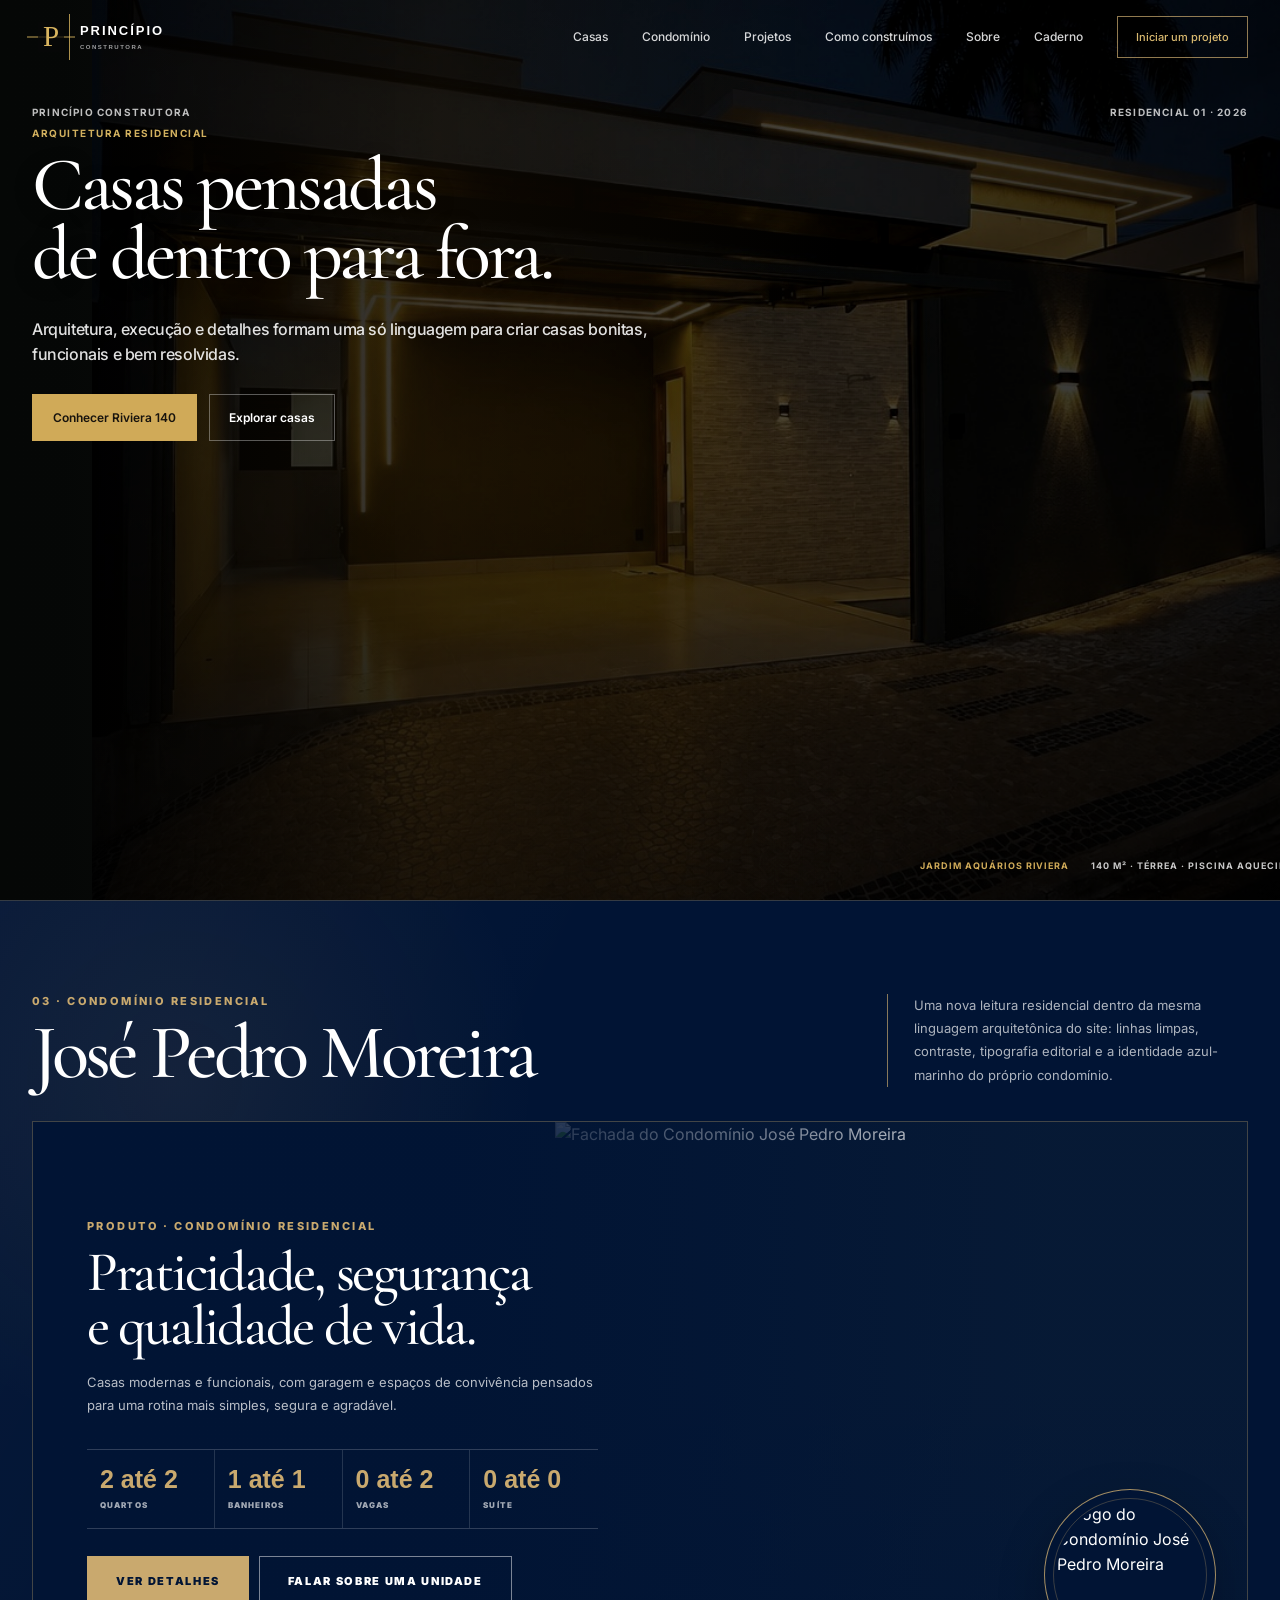
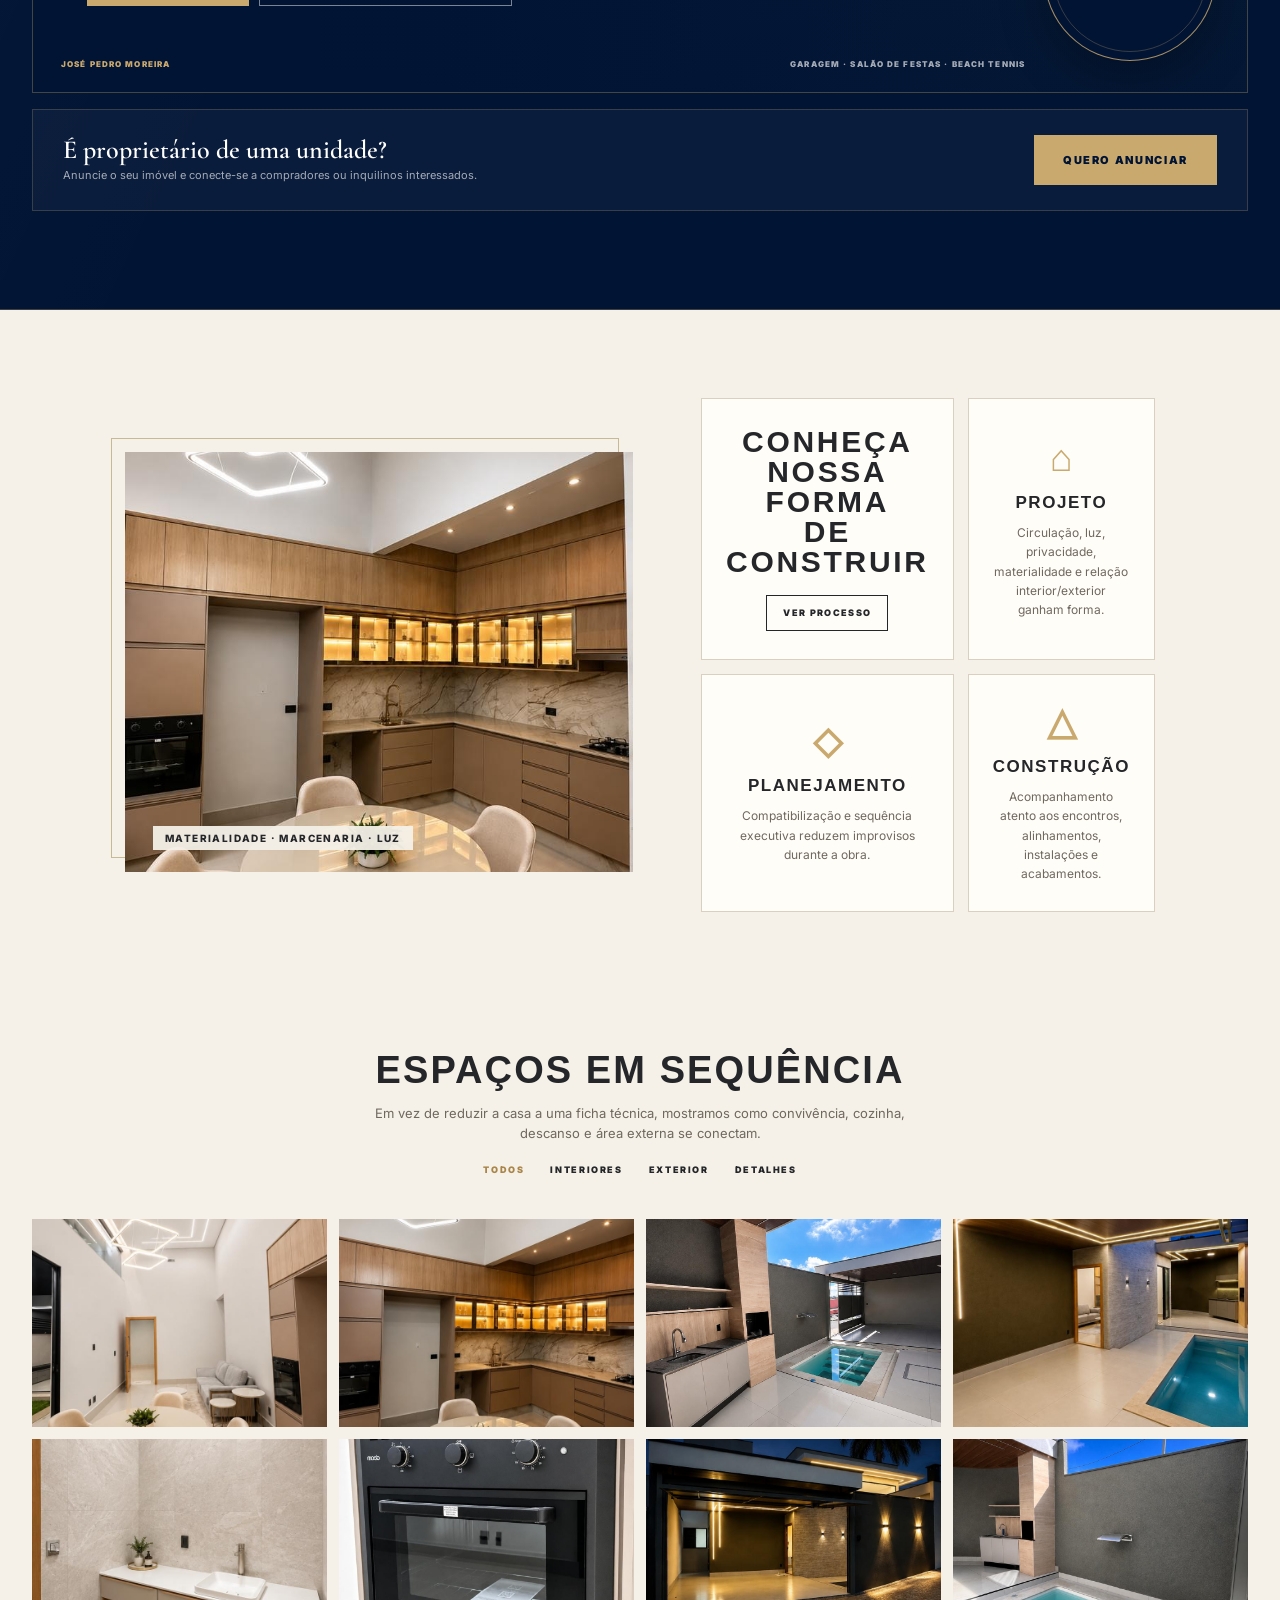
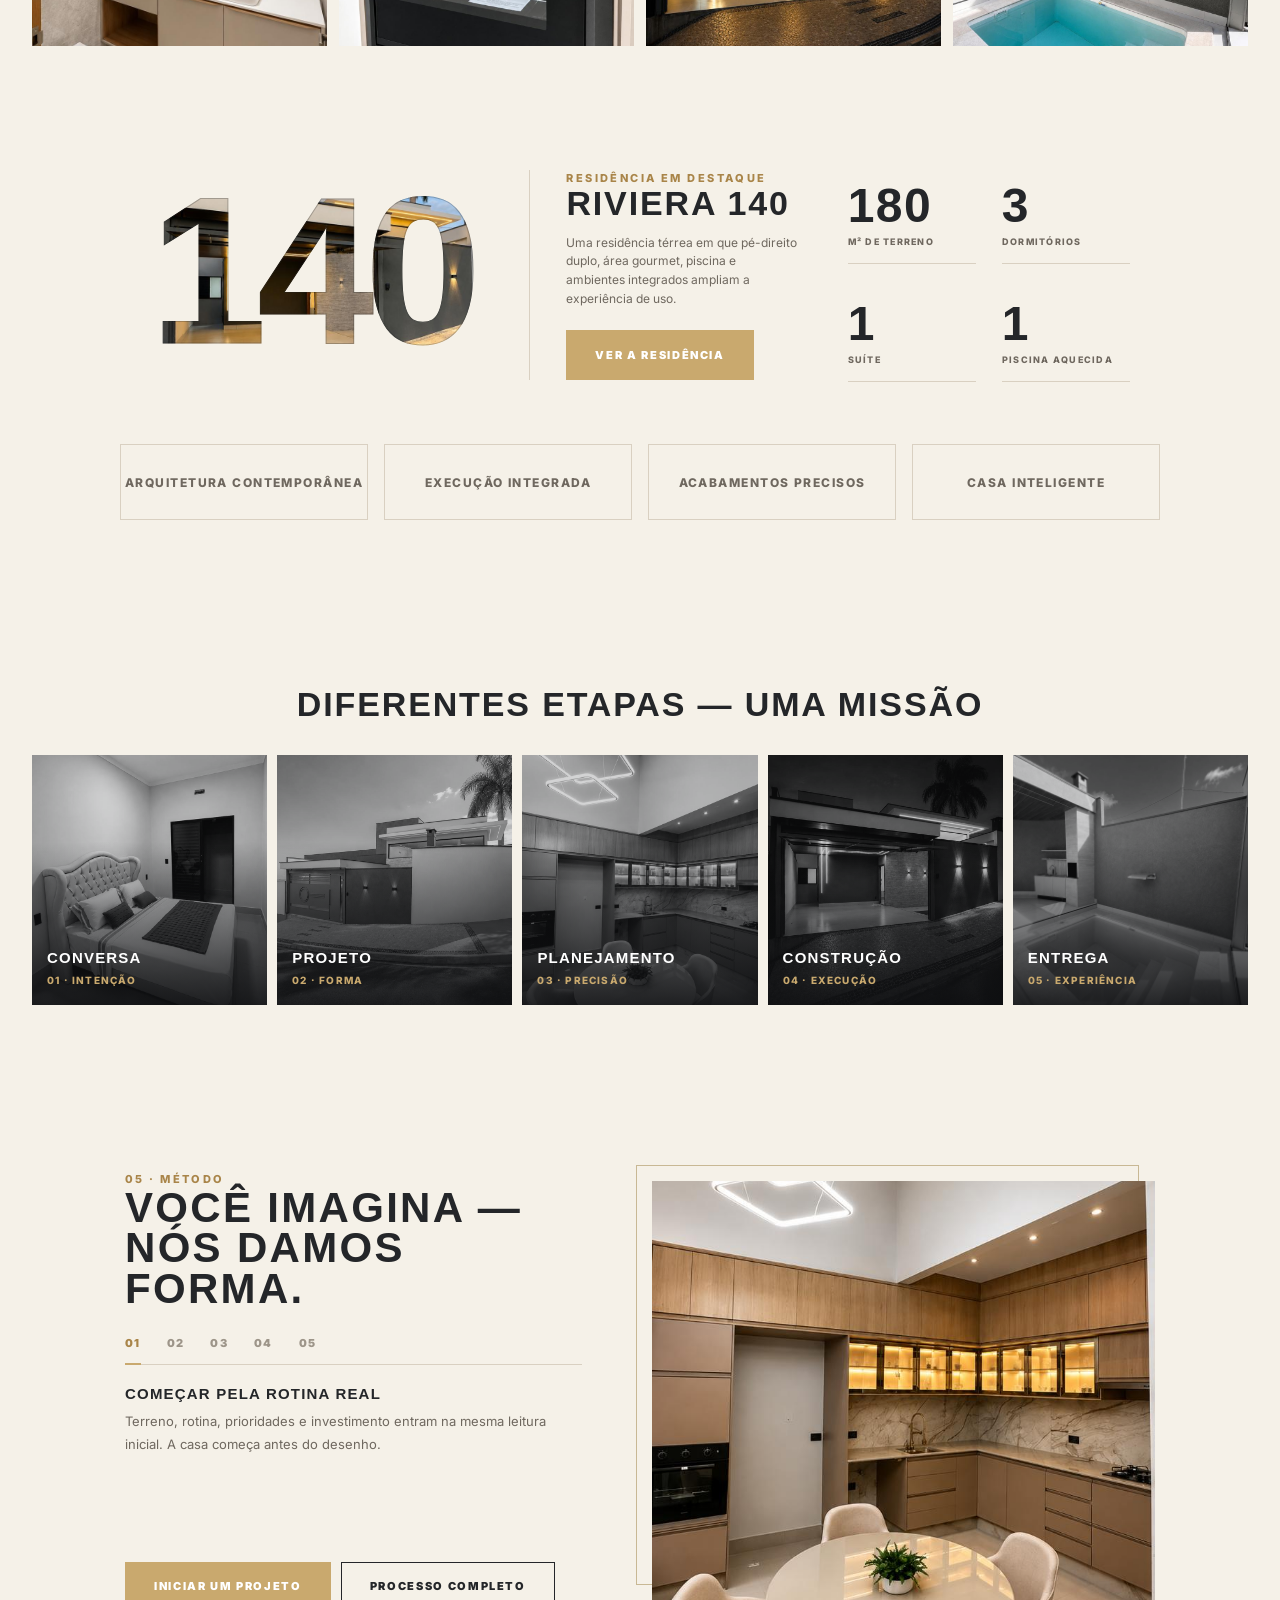
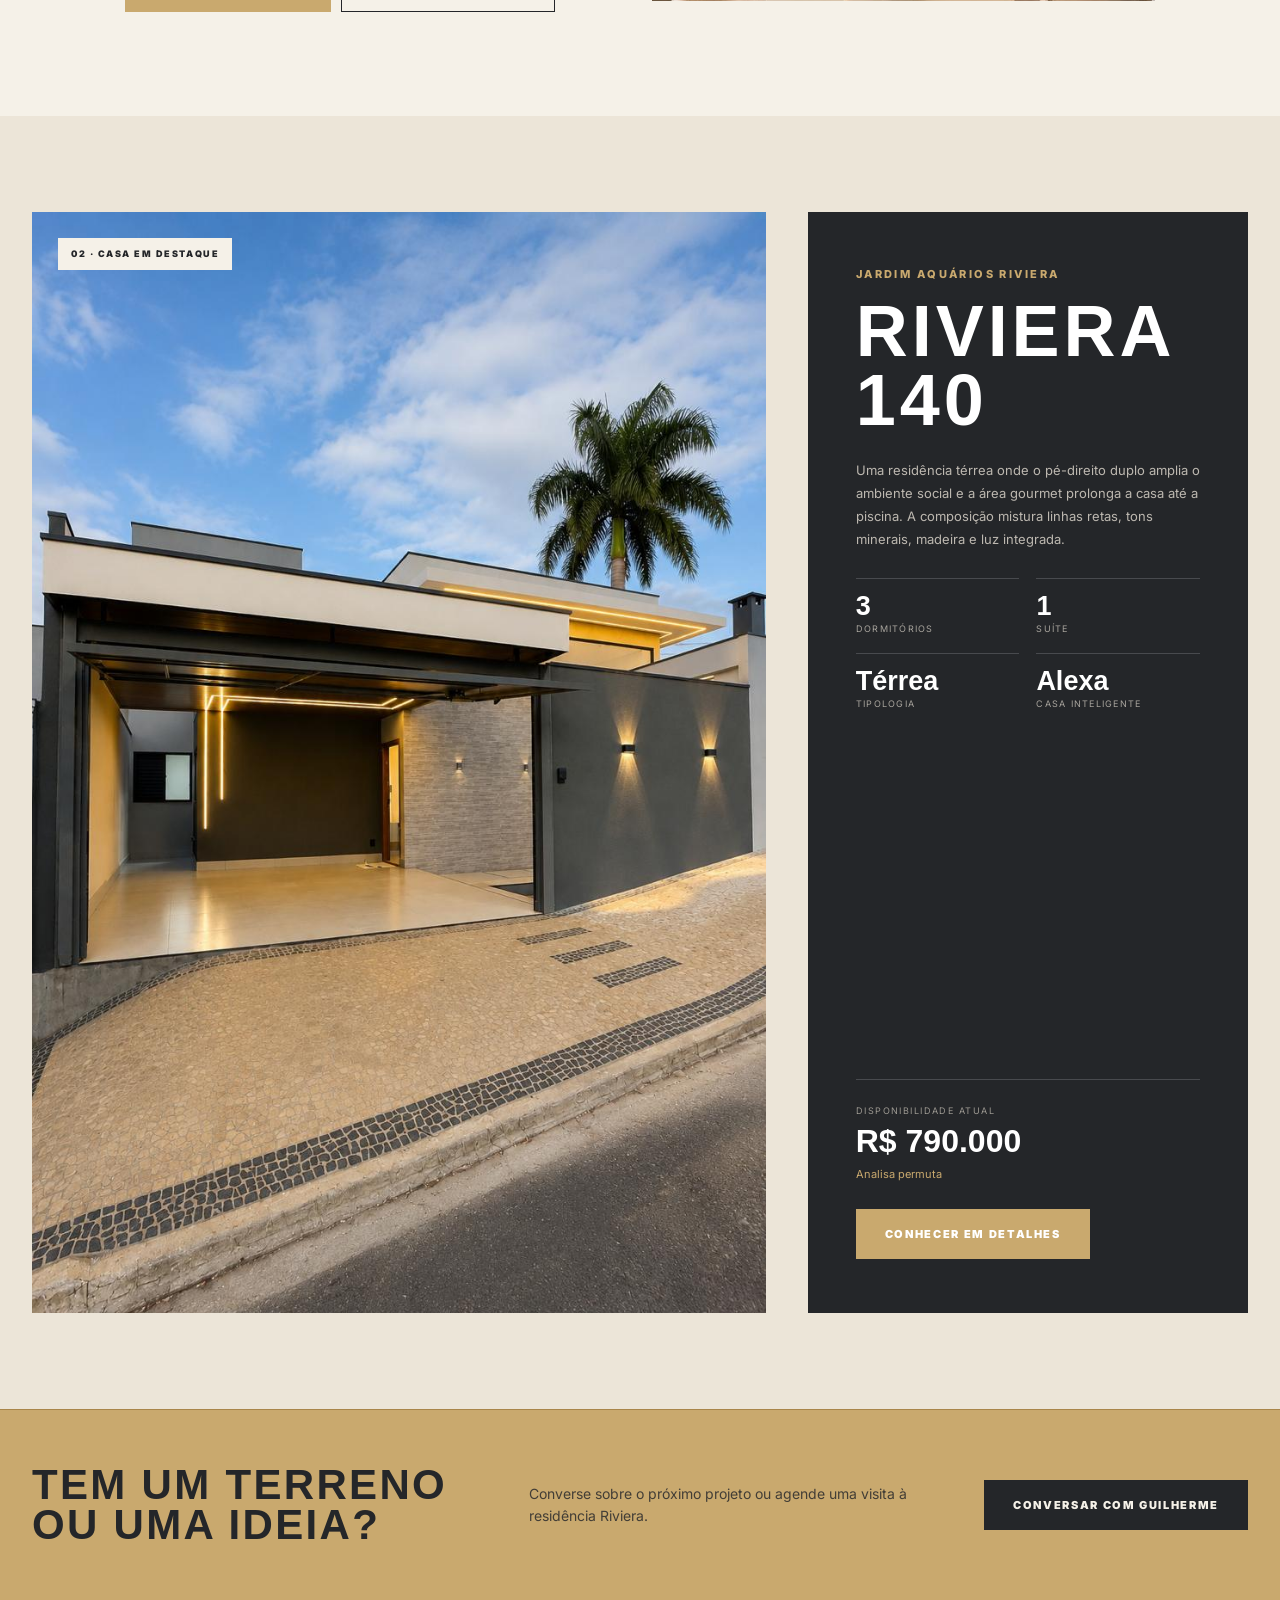
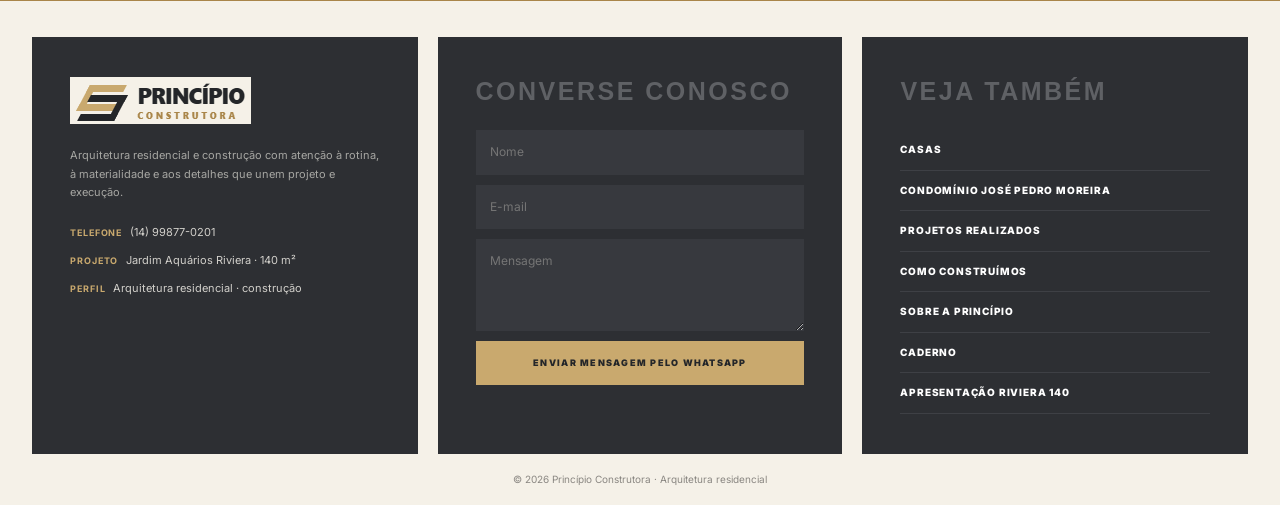
==== index4.html @ 25a87019 "Add files via upload" ====
<!doctype html>
<html lang="pt-BR">

<head>
  <meta charset="utf-8">
  <meta name="viewport" content="width=device-width, initial-scale=1">
  <meta name="description"
    content="Princípio Construtora — arquitetura residencial, construção e casas pensadas de dentro para fora.">
  <meta name="theme-color" content="#25272a">
  <title>Princípio Construtora — Arquitetura residencial</title>

  <link rel="preconnect" href="https://fonts.googleapis.com">
  <link rel="preconnect" href="https://fonts.gstatic.com" crossorigin>
  <link
    href="https://fonts.googleapis.com/css2?family=Cormorant+Garamond:wght@500;600&family=Inter:wght@400;500;600;700&display=swap"
    rel="stylesheet">

  <style>
    :root {
      --ink: #242629;
      --ink-2: #303236;
      --paper: #f5f1e8;
      --soft: #ece5d8;
      --line: #d9d0c1;
      --muted: #6f685f;
      --gold: #c9a96e;
      --gold-dark: #a98549;
      --green: #c9a96e;
      --accent: #a98549;
      --shadow: 0 22px 60px rgba(28, 30, 33, .10);
      --max: 1450px;
      --condensed: "Arial Narrow", "HelveticaNeue-CondensedBold", "Roboto Condensed", Impact, sans-serif;
      --sans: Inter, ui-sans-serif, -apple-system, BlinkMacSystemFont, "Segoe UI", Roboto, Arial, sans-serif;
    }

    * {
      box-sizing: border-box
    }

    html {
      scroll-behavior: smooth
    }

    body {
      margin: 0;
      background: var(--paper);
      color: var(--ink);
      font-family: var(--sans);
      line-height: 1.55
    }

    body.menu-open {
      overflow: hidden
    }

    a {
      color: inherit;
      text-decoration: none
    }

    img {
      display: block;
      width: 100%;
      height: 100%;
      object-fit: cover
    }

    figure {
      margin: 0
    }

    button,
    input,
    textarea {
      font: inherit
    }

    .container {
      width: min(calc(100% - 64px), var(--max));
      margin-inline: auto
    }

    .section {
      padding: 100px 0
    }

    .kicker,
    .eyebrow {
      font-size: 11px;
      font-weight: 800;
      letter-spacing: .22em;
      text-transform: uppercase;
      color: var(--gold-dark)
    }

    .title-condensed {
      margin: 0;
      font-family: var(--condensed);
      font-weight: 800;
      text-transform: uppercase;
      letter-spacing: .055em;
      line-height: .96
    }

    .section-title {
      font-size: clamp(38px, 5vw, 72px)
    }

    .body-copy {
      color: var(--muted);
      font-size: 15px;
      line-height: 1.8
    }

    .btn {
      display: inline-flex;
      align-items: center;
      justify-content: center;
      min-height: 50px;
      padding: 0 28px;
      border: 1px solid currentColor;
      font-size: 11px;
      font-weight: 900;
      letter-spacing: .15em;
      text-transform: uppercase;
      transition: .25s ease;
      cursor: pointer
    }

    .btn-gold {
      background: var(--gold);
      border-color: var(--gold);
      color: #fff
    }

    .btn-gold:hover {
      background: var(--gold-dark);
      border-color: var(--gold-dark)
    }

    .btn-dark {
      background: var(--ink);
      border-color: var(--ink);
      color: #fff
    }

    .btn-dark:hover {
      background: #0f1011;
      border-color: #0f1011
    }

    .btn-outline {
      background: transparent;
      color: var(--ink)
    }

    .btn-outline:hover {
      background: var(--ink);
      color: #fff
    }

    /* Faixa superior: estrutura da referência, identidade cromática Princípio */
    .promo-bar {
      background: var(--ink);
      color: #f5f1e8;
      border-bottom: 1px solid rgba(201, 169, 110, .45)
    }

    .promo-inner {
      min-height: 52px;
      display: flex;
      align-items: center;
      justify-content: center;
      gap: 24px;
      padding: 8px 24px;
      text-align: center
    }

    .promo-inner strong {
      font-size: 19px;
      letter-spacing: .04em
    }

    .promo-inner span {
      font-size: 14px;
      opacity: .95
    }

    .promo-action {
      padding: 11px 20px;
      background: var(--gold);
      color: var(--ink);
      font-weight: 900;
      font-size: 11px;
      letter-spacing: .08em;
      text-transform: uppercase;
      border-radius: 2px
    }

    /* Header no mesmo grafite da faixa superior */
    .header {
      position: sticky;
      top: 0;
      z-index: 50;
      background: rgba(36, 38, 41, .98);
      backdrop-filter: blur(10px);
      border-bottom: 1px solid rgba(201, 169, 110, .42);
      color: var(--paper)
    }

    .header-inner {
      width: min(calc(100% - 64px), var(--max));
      min-height: 96px;
      margin: auto;
      display: flex;
      align-items: center;
      justify-content: space-between;
      gap: 30px
    }

    .brand {
      display: flex;
      align-items: center;
      gap: 13px;
      flex: none
    }

    .header .brand {
      background: var(--paper);
      padding: 6px 10px;
      border-radius: 1px
    }

    .brand-logo {
      display: block;
      width: 181px;
      height: auto;
      object-fit: contain
    }

    .brand-mark {
      width: 46px;
      height: 40px;
      position: relative;
      display: grid;
      place-items: center
    }

    .brand-mark::before,
    .brand-mark::after {
      content: "";
      position: absolute;
      width: 30px;
      height: 12px;
      border: 7px solid var(--gold);
      transform: skewX(-28deg)
    }

    .brand-mark::before {
      top: 2px;
      left: 4px;
      border-right: 0
    }

    .brand-mark::after {
      bottom: 2px;
      right: 4px;
      border-left: 0;
      border-color: var(--ink)
    }

    .brand-copy {
      font-weight: 950;
      letter-spacing: -.045em;
      font-size: 22px;
      line-height: .8
    }

    .brand-copy small {
      display: block;
      margin-top: 8px;
      font-size: 9px;
      letter-spacing: .32em;
      font-weight: 800;
      color: var(--gold-dark)
    }

    .nav {
      display: flex;
      align-items: center;
      gap: 30px;
      font-size: 13px;
      font-weight: 650;
      color: var(--paper)
    }

    .nav a {
      position: relative;
      padding: 39px 0 35px;
      color: var(--paper)
    }

    .nav a:not(.nav-cta)::after {
      content: "";
      position: absolute;
      left: 0;
      right: 100%;
      bottom: 27px;
      height: 2px;
      background: var(--gold);
      transition: .25s
    }

    .nav a:hover::after,
    .nav a.active::after {
      right: 0
    }

    .nav-cta {
      padding: 13px 18px !important;
      border: 1px solid var(--gold);
      color: var(--paper) !important
    }

    .nav-cta:hover {
      background: var(--gold);
      border-color: var(--gold);
      color: var(--ink) !important
    }

    .menu-btn {
      display: none;
      width: 46px;
      height: 46px;
      border: 0;
      background: transparent;
      color: var(--paper);
      font-size: 25px;
      cursor: pointer
    }

    /* Hero com enquadramento e índice lateral do modelo */
    .hero-shell {
      position: relative;
      width: calc(100% - 40px);
      max-width: 1680px;
      margin: 0 auto;
      padding-right: 64px
    }

    .hero {
      position: relative;
      min-height: 760px;
      height: calc(100vh - 126px);
      max-height: 880px;
      overflow: hidden;
      background: var(--ink)
    }

    .hero-media {
      position: absolute;
      inset: 0
    }

    .hero-media::after {
      content: "";
      position: absolute;
      inset: 0;
      background: linear-gradient(90deg, rgba(12, 14, 15, .42), rgba(12, 14, 15, .18) 50%, rgba(12, 14, 15, .35)), linear-gradient(0deg, rgba(12, 14, 15, .35), transparent 62%)
    }

    .hero-content {
      position: absolute;
      inset: 0;
      z-index: 2;
      display: grid;
      place-items: center;
      text-align: center;
      color: #fff;
      padding: 60px 8vw
    }

    .hero-content-inner {
      max-width: 900px
    }

    .hero-label {
      margin: 0 0 22px;
      font-size: 11px;
      font-weight: 900;
      letter-spacing: .28em;
      text-transform: uppercase;
      color: #fff
    }

    .hero h1 {
      font-size: clamp(48px, 6.5vw, 94px);
      text-shadow: 0 4px 20px rgba(0, 0, 0, .24)
    }

    .hero-copy {
      max-width: 720px;
      margin: 22px auto 0;
      font-size: 15px;
      line-height: 1.7;
      font-weight: 520;
      color: rgba(255, 255, 255, .92)
    }

    .hero-actions {
      margin-top: 30px;
      display: flex;
      gap: 12px;
      justify-content: center;
      flex-wrap: wrap
    }

    .hero .btn-outline {
      border-color: rgba(255, 255, 255, .75);
      color: #fff
    }

    .hero .btn-outline:hover {
      background: #fff;
      color: var(--ink)
    }

    .hero-meta {
      position: absolute;
      left: 28px;
      right: 28px;
      bottom: 24px;
      z-index: 3;
      display: flex;
      justify-content: space-between;
      gap: 20px;
      color: #fff;
      font-size: 10px;
      font-weight: 800;
      letter-spacing: .15em;
      text-transform: uppercase
    }

    .hero-rail {
      position: absolute;
      right: 0;
      top: 0;
      width: 60px;
      height: 100%;
      display: flex;
      flex-direction: column;
      align-items: center;
      justify-content: center;
      color: #92908c;
      border-left: 1px solid var(--line)
    }

    .hero-counter {
      writing-mode: vertical-rl;
      transform: rotate(180deg);
      font-size: 14px;
      letter-spacing: .08em
    }

    .hero-counter strong {
      color: var(--accent)
    }

    .rail-lines {
      position: absolute;
      bottom: 28%;
      display: grid;
      gap: 12px
    }

    .rail-lines i {
      display: block;
      width: 24px;
      height: 2px;
      background: #25272a
    }

    .rail-lines i:last-child {
      background: var(--gold)
    }

    /* Serviços / identidade: foto + cartões 2x2 como no PDF */
    .services {
      padding: 88px 0 70px
    }

    .services-grid {
      display: grid;
      grid-template-columns: minmax(380px, 1.15fr) minmax(420px, 1fr);
      gap: 54px;
      align-items: center;
      max-width: 1030px;
      margin: auto
    }

    .feature-frame {
      position: relative;
      height: 420px;
      margin: 14px 14px 0 0;
      background: #eee8dc
    }

    .feature-frame::before {
      content: "";
      position: absolute;
      inset: -14px 14px 14px -14px;
      border: 1px solid #c8b894;
      z-index: -1
    }

    .feature-frame figcaption {
      position: absolute;
      left: 28px;
      bottom: 22px;
      background: rgba(245, 241, 232, .95);
      padding: 6px 12px;
      font: 800 10px var(--sans);
      letter-spacing: .14em;
      text-transform: uppercase
    }

    .service-cards {
      display: grid;
      grid-template-columns: repeat(2, 1fr);
      gap: 14px
    }

    .service-card {
      min-height: 196px;
      border: 1px solid var(--line);
      display: flex;
      flex-direction: column;
      align-items: center;
      justify-content: center;
      text-align: center;
      padding: 28px 24px;
      background: #fffdf8;
      transition: .25s
    }

    .service-card:hover {
      transform: translateY(-4px);
      box-shadow: var(--shadow)
    }

    .service-card .icon {
      font-family: var(--condensed);
      font-size: 38px;
      color: var(--green);
      font-weight: 900;
      line-height: 1;
      margin-bottom: 16px
    }

    .service-card h3 {
      margin: 0;
      font: 900 17px var(--condensed);
      letter-spacing: .09em;
      text-transform: uppercase
    }

    .service-card p {
      margin: 10px 0 0;
      color: var(--muted);
      font-size: 12px;
      line-height: 1.6
    }

    .service-card.action h3 {
      font-size: 30px;
      line-height: 1
    }

    .service-card.action .btn {
      margin-top: 18px;
      min-height: 36px;
      padding: 0 16px;
      font-size: 9px
    }

    /* Galeria de projetos */
    .projects {
      padding: 70px 0 96px
    }

    .center-head {
      text-align: center;
      max-width: 720px;
      margin: 0 auto 42px
    }

    .center-head h2 {
      font-size: 38px;
      margin: 0
    }

    .center-head p {
      max-width: 570px;
      margin: 14px auto 0;
      color: var(--muted);
      font-size: 13px
    }

    .filter-row {
      display: flex;
      justify-content: center;
      gap: 26px;
      margin-top: 20px;
      font-size: 9px;
      font-weight: 900;
      letter-spacing: .18em;
      text-transform: uppercase
    }

    .filter-row span:first-child {
      color: var(--gold-dark)
    }

    .project-grid {
      display: grid;
      grid-template-columns: repeat(4, 1fr);
      gap: 12px
    }

    .project-card {
      position: relative;
      aspect-ratio: 1.42;
      overflow: hidden;
      background: #e8e1d4
    }

    .project-card img {
      transition: transform .5s ease, filter .35s ease
    }

    .project-card:hover img {
      transform: scale(1.045)
    }

    .project-overlay {
      position: absolute;
      inset: auto 0 0 0;
      padding: 48px 18px 17px;
      background: linear-gradient(transparent, rgba(14, 15, 17, .76));
      color: #fff;
      transform: translateY(12px);
      opacity: 0;
      transition: .25s
    }

    .project-card:hover .project-overlay {
      transform: none;
      opacity: 1
    }

    .project-overlay b {
      display: block;
      font: 900 18px var(--condensed);
      letter-spacing: .06em;
      text-transform: uppercase
    }

    .project-overlay span {
      font-size: 11px;
      color: rgba(255, 255, 255, .78)
    }

    /* Destaque Riviera em formato número + estatísticas */
    .numbers {
      padding: 26px 0 100px
    }

    .numbers-inner {
      display: grid;
      grid-template-columns: 1.1fr .95fr 1fr;
      gap: 50px;
      align-items: center;
      max-width: 980px;
      margin: auto
    }

    .big-number {
      font-family: var(--condensed);
      font-size: 210px;
      line-height: .84;
      font-weight: 900;
      letter-spacing: -.045em;
      color: transparent;
      background: url('assets/images/img-08.jpg') center 48%/cover no-repeat;
      -webkit-background-clip: text;
      background-clip: text;
      -webkit-text-stroke: 1px rgba(36, 38, 41, .28);
      display: inline-block;
      width: max-content;
      padding: .04em .035em .08em 0;
      overflow: visible
    }

    .big-number::after {
      content: none
    }

    .numbers-copy {
      border-left: 1px solid var(--line);
      padding-left: 36px
    }

    .numbers-copy h2 {
      font-size: 34px;
      margin: 0 0 14px
    }

    .numbers-copy p {
      font-size: 12px;
      color: var(--muted);
      margin: 0 0 22px
    }

    .stats-grid {
      display: grid;
      grid-template-columns: repeat(2, 1fr);
      gap: 22px 26px
    }

    .stat {
      padding: 14px 0;
      border-bottom: 1px solid var(--line)
    }

    .stat strong {
      display: block;
      font: 900 48px/1 var(--condensed);
      letter-spacing: .03em
    }

    .stat span {
      display: block;
      margin-top: 5px;
      font-size: 9px;
      font-weight: 800;
      letter-spacing: .14em;
      text-transform: uppercase;
      color: var(--muted)
    }

    .value-strip {
      display: grid;
      grid-template-columns: repeat(4, 1fr);
      gap: 16px;
      max-width: 1040px;
      margin: 62px auto 0
    }

    .value-strip div {
      height: 76px;
      border: 1px solid var(--line);
      display: grid;
      place-items: center;
      text-align: center;
      font: 800 12px var(--sans);
      letter-spacing: .12em;
      text-transform: uppercase;
      color: #6f685f
    }

    /* Processo em cartões horizontais */
    .mission {
      padding: 68px 0 94px
    }

    .mission h2 {
      text-align: center;
      font-size: 34px;
      margin: 0 0 34px
    }

    .mission-grid {
      display: grid;
      grid-template-columns: repeat(5, 1fr);
      gap: 10px
    }

    .mission-card {
      position: relative;
      aspect-ratio: .94;
      overflow: hidden;
      background: #2f3134
    }

    .mission-card img {
      filter: grayscale(1);
      opacity: .8;
      transition: .35s
    }

    .mission-card:hover img {
      filter: grayscale(.2);
      opacity: .95;
      transform: scale(1.035)
    }

    .mission-card::after {
      content: "";
      position: absolute;
      inset: 35% 0 0;
      background: linear-gradient(transparent, rgba(14, 15, 17, .88))
    }

    .mission-card figcaption {
      position: absolute;
      z-index: 2;
      left: 15px;
      right: 15px;
      bottom: 14px;
      color: #fff
    }

    .mission-card figcaption b {
      display: block;
      font: 900 15px var(--condensed);
      letter-spacing: .08em;
      text-transform: uppercase
    }

    .mission-card figcaption span {
      font-size: 10px;
      color: var(--gold);
      font-weight: 800;
      text-transform: uppercase;
      letter-spacing: .12em
    }

    /* Processo detalhado: duas colunas como “you dream — we embody” */
    .process {
      padding: 72px 0 104px
    }

    .process-grid {
      display: grid;
      grid-template-columns: 1fr 1.1fr;
      gap: 70px;
      align-items: center;
      max-width: 1030px;
      margin: auto
    }

    .process-copy h2 {
      font-size: 42px;
      margin: 0 0 18px
    }

    .step-tabs {
      display: flex;
      gap: 26px;
      border-bottom: 1px solid var(--line);
      margin: 26px 0 20px
    }

    .step-tabs button {
      border: 0;
      background: none;
      padding: 0 0 12px;
      color: #9d9589;
      font-size: 11px;
      font-weight: 900;
      letter-spacing: .12em;
      cursor: pointer;
      position: relative
    }

    .step-tabs button.active {
      color: var(--gold-dark)
    }

    .step-tabs button.active::after {
      content: "";
      position: absolute;
      left: 0;
      right: 0;
      bottom: -1px;
      height: 2px;
      background: var(--gold)
    }

    .step-content {
      min-height: 155px
    }

    .step-panel {
      display: none
    }

    .step-panel.active {
      display: block
    }

    .step-panel h3 {
      font: 900 15px var(--condensed);
      letter-spacing: .08em;
      text-transform: uppercase;
      margin: 0 0 8px
    }

    .step-panel p {
      margin: 0;
      color: var(--muted);
      font-size: 13px;
      line-height: 1.75
    }

    .process-actions {
      display: flex;
      gap: 10px;
      flex-wrap: wrap;
      margin-top: 22px
    }

    .process-image {
      height: 420px;
      position: relative;
      background: #e9e2d6
    }

    .process-image::before {
      content: "";
      position: absolute;
      inset: -16px 16px 16px -16px;
      border: 1px solid #c8b894;
      z-index: -1
    }

    /* Casa em destaque */
    .spotlight {
      padding: 96px 0;
      background: var(--soft)
    }

    .spotlight-grid {
      display: grid;
      grid-template-columns: 1.25fr .75fr;
      gap: 42px;
      align-items: stretch
    }

    .spotlight-image {
      min-height: 560px;
      position: relative
    }

    .spotlight-image .badge {
      position: absolute;
      left: 26px;
      top: 26px;
      background: #f5f1e8;
      padding: 9px 13px;
      font-size: 9px;
      font-weight: 900;
      letter-spacing: .17em;
      text-transform: uppercase
    }

    .spotlight-panel {
      background: var(--ink);
      color: #fff;
      padding: 54px 48px;
      display: flex;
      flex-direction: column;
      justify-content: space-between
    }

    .spotlight-panel h2 {
      font-size: 72px;
      margin: 14px 0 24px
    }

    .spotlight-panel p {
      color: #bdb8b0;
      font-size: 13px;
      line-height: 1.75
    }

    .specs {
      display: grid;
      grid-template-columns: 1fr 1fr;
      gap: 17px;
      margin: 28px 0
    }

    .specs div {
      border-top: 1px solid #484a4e;
      padding-top: 12px
    }

    .specs b {
      display: block;
      font: 900 27px var(--condensed)
    }

    .specs span {
      display: block;
      color: #a8a49d;
      font-size: 9px;
      text-transform: uppercase;
      letter-spacing: .14em
    }

    .price {
      border-top: 1px solid #484a4e;
      padding-top: 24px;
      margin-top: 20px
    }

    .price small {
      display: block;
      color: #9d9992;
      font-size: 9px;
      letter-spacing: .16em;
      text-transform: uppercase
    }

    .price strong {
      display: block;
      font: 900 32px var(--condensed);
      margin-top: 5px
    }

    .price em {
      font-style: normal;
      color: var(--gold);
      font-size: 11px
    }

    /* CTA de contato em dourado arquitetônico */
    .contact-band {
      background: var(--gold);
      color: var(--ink);
      border-top: 1px solid var(--gold-dark);
      border-bottom: 1px solid var(--gold-dark)
    }

    .contact-band-inner {
      min-height: 190px;
      display: grid;
      grid-template-columns: 1.1fr 1fr auto;
      gap: 34px;
      align-items: center
    }

    .contact-band h2 {
      font-size: 42px;
      margin: 0
    }

    .contact-band p {
      margin: 0;
      font-size: 14px;
      color: rgba(36, 38, 41, .82)
    }

    .contact-band .btn {
      background: var(--ink);
      border-color: var(--ink);
      color: #f5f1e8
    }

    /* Rodapé em três blocos, seguindo o ritmo visual do modelo */
    .footer {
      background: var(--paper);
      padding: 36px 0 0
    }

    .footer-grid {
      display: grid;
      grid-template-columns: 1fr 1.05fr 1fr;
      gap: 20px
    }

    .footer-card {
      background: #2d2f33;
      color: #fff;
      min-height: 330px;
      padding: 40px 38px
    }

    .footer-card h3 {
      margin: 0 0 24px;
      font: 900 25px var(--condensed);
      letter-spacing: .1em;
      text-transform: uppercase;
      color: #5f6165
    }

    .footer-about p {
      font-size: 11px;
      color: #a7a7a3;
      line-height: 1.7;
      margin: 22px 0
    }

    .contact-list {
      display: grid;
      gap: 11px;
      font-size: 11px;
      color: #d2d0cb
    }

    .contact-list b {
      color: var(--green);
      font-size: 9px;
      letter-spacing: .1em;
      text-transform: uppercase;
      margin-right: 8px
    }

    .footer-form {
      display: grid;
      gap: 10px
    }

    .footer-form input,
    .footer-form textarea {
      width: 100%;
      border: 0;
      background: #37393e;
      color: #fff;
      padding: 13px 14px;
      outline: none;
      font-size: 12px
    }

    .footer-form textarea {
      min-height: 92px;
      resize: vertical
    }

    .footer-form button {
      border: 0;
      background: var(--gold);
      color: var(--ink);
      min-height: 44px;
      font-size: 9px;
      font-weight: 900;
      letter-spacing: .14em;
      text-transform: uppercase;
      cursor: pointer
    }

    .footer-links {
      display: grid
    }

    .footer-links a {
      padding: 12px 0;
      border-bottom: 1px solid #3e4045;
      font-size: 10px;
      font-weight: 850;
      letter-spacing: .08em;
      text-transform: uppercase
    }

    .copyright {
      text-align: center;
      padding: 18px 20px;
      font-size: 10px;
      color: #8a8782
    }

    /* Reveal */
    .reveal {
      opacity: 0;
      transform: translateY(18px);
      transition: opacity .55s ease, transform .55s ease
    }

    .reveal.visible {
      opacity: 1;
      transform: none
    }

    @media (max-width:1100px) {
      .nav {
        gap: 20px
      }

      .nav a {
        font-size: 12px
      }

      .hero-shell {
        padding-right: 52px
      }

      .hero-rail {
        width: 44px
      }

      .project-grid {
        grid-template-columns: repeat(2, 1fr)
      }

      .mission-grid {
        grid-template-columns: repeat(3, 1fr)
      }

      .numbers-inner {
        grid-template-columns: .8fr 1fr
      }

      .stats-grid {
        grid-column: 1/-1
      }

      .big-number {
        font-size: 170px
      }

      .spotlight-grid {
        grid-template-columns: 1fr
      }

      .spotlight-image {
        min-height: 500px
      }

      .footer-grid {
        grid-template-columns: 1fr 1fr
      }

      .footer-card:last-child {
        grid-column: 1/-1;
        min-height: auto
      }
    }

    @media (max-width:860px) {

      .container,
      .header-inner {
        width: min(calc(100% - 30px), var(--max))
      }

      .promo-inner span {
        display: none
      }

      .promo-inner strong {
        font-size: 15px
      }

      .header-inner {
        min-height: 78px
      }

      .menu-btn {
        display: block
      }

      .nav {
        position: fixed;
        inset: 78px 0 0 0;
        background: var(--ink);
        display: flex;
        flex-direction: column;
        align-items: stretch;
        gap: 0;
        padding: 30px;
        transform: translateX(100%);
        transition: .3s;
        overflow: auto
      }

      .menu-open .nav {
        transform: none
      }

      .nav a,
      .nav-cta {
        padding: 16px 0 !important;
        border-bottom: 1px solid rgba(201, 169, 110, .28);
        color: var(--paper)
      }

      .hero-shell {
        padding-right: 0;
        width: 100%
      }

      .hero-rail {
        display: none
      }

      .hero {
        height: 75vh;
        min-height: 560px
      }

      .hero-meta {
        display: none
      }

      .services-grid,
      .process-grid,
      .numbers-inner,
      .spotlight-grid,
      .contact-band-inner {
        grid-template-columns: 1fr
      }

      .services-grid {
        gap: 32px
      }

      .feature-frame {
        height: 360px
      }

      .service-cards {
        grid-template-columns: 1fr 1fr
      }

      .value-strip {
        grid-template-columns: 1fr 1fr
      }

      .mission-grid {
        grid-template-columns: repeat(2, 1fr)
      }

      .spotlight-panel {
        padding: 42px 30px
      }

      .spotlight-panel h2 {
        font-size: 58px
      }

      .contact-band-inner {
        padding: 38px 0
      }

      .contact-band h2 {
        font-size: 36px
      }

      .footer-grid {
        grid-template-columns: 1fr
      }

      .footer-card:last-child {
        grid-column: auto
      }
    }

    @media (max-width:560px) {
      .section {
        padding: 72px 0
      }

      .promo-action {
        display: none
      }

      .header-inner {
        width: calc(100% - 24px)
      }

      .brand-logo {
        width: 155px
      }

      .hero {
        min-height: 510px
      }

      .hero-content {
        padding: 40px 22px
      }

      .hero h1 {
        font-size: 46px
      }

      .hero-copy {
        font-size: 13px
      }

      .hero-actions {
        display: grid
      }

      .hero-actions .btn {
        width: 100%
      }

      .services {
        padding-top: 58px
      }

      .feature-frame {
        height: 300px
      }

      .service-cards {
        grid-template-columns: 1fr
      }

      .service-card {
        min-height: 170px
      }

      .projects {
        padding-top: 52px
      }

      .project-grid {
        grid-template-columns: 1fr
      }

      .project-card {
        aspect-ratio: 1.45
      }

      .numbers {
        padding-top: 12px
      }

      .big-number {
        font-size: 130px
      }

      .numbers-copy {
        border-left: 0;
        padding: 0
      }

      .stats-grid {
        grid-template-columns: 1fr 1fr
      }

      .stat strong {
        font-size: 38px
      }

      .value-strip {
        grid-template-columns: 1fr
      }

      .mission-grid {
        grid-template-columns: 1fr
      }

      .mission-card {
        aspect-ratio: 1.35
      }

      .process-image {
        height: 320px
      }

      .step-tabs {
        gap: 18px;
        overflow: auto
      }

      .spotlight-image {
        min-height: 360px
      }

      .spotlight-panel h2 {
        font-size: 50px
      }

      .specs {
        grid-template-columns: 1fr 1fr
      }

      .footer-card {
        padding: 34px 26px
      }
    }

    /* =========================================================
       HERO + NAV — referência visual enviada
       Conteúdo abaixo preservado do index original
       ========================================================= */
    .ref-header {
      position: absolute;
      inset: 0 0 auto;
      z-index: 100;
      background: transparent;
      color: #fff;
    }

    .ref-header-inner {
      width: min(calc(100% - 64px), 1456px);
      min-height: 74px;
      margin: 0 auto;
      display: flex;
      align-items: center;
      justify-content: space-between;
      gap: 34px;
    }

    .ref-brand {
      display: flex;
      align-items: center;
      flex: 0 0 auto;
      padding: 0;
      background: transparent;
    }

    .ref-brand-monogram {
      position: relative;
      width: 38px;
      height: 38px;
      flex: 0 0 38px;
      display: grid;
      place-items: center;
      color: #d8b45f;
      font-family: Georgia, "Times New Roman", serif;
      font-size: 29px;
      font-weight: 400;
      line-height: 1;
    }

    .ref-brand-monogram::before {
      content: "";
      position: absolute;
      left: -5px;
      right: -5px;
      top: 50%;
      height: 1px;
      background: #d8b45f;
      transform: translateY(-50%);
      opacity: .9;
    }

    .ref-brand-monogram::after {
      content: "";
      position: absolute;
      top: -4px;
      bottom: -4px;
      right: 0;
      width: 1px;
      background: #d8b45f;
      opacity: .8;
    }

    .ref-brand-monogram {
      isolation: isolate
    }

    .ref-brand-monogram>span {
      position: relative;
      z-index: 1;
      background: rgba(7, 8, 7, .72);
      padding: 0 5px 1px
    }

    .ref-brand-copy {
      display: flex;
      flex-direction: column;
      justify-content: center;
      margin-left: 10px;
      color: #fff;
      font-family: Arial, Helvetica, sans-serif;
      font-size: 13px;
      line-height: 1;
      font-weight: 700;
      letter-spacing: .15em;
      white-space: nowrap;
    }

    .ref-brand-copy small {
      display: block;
      margin-top: 7px;
      color: rgba(255, 255, 255, .62);
      font-size: 6px;
      line-height: 1;
      font-weight: 700;
      letter-spacing: .25em;
    }

    .ref-nav {
      display: flex;
      align-items: center;
      justify-content: flex-end;
      gap: 34px;
      margin-left: auto;
      font-family: "Inter", ui-sans-serif, -apple-system, BlinkMacSystemFont, "Segoe UI", sans-serif;
      font-size: 12px;
      font-weight: 500;
      line-height: 1;
      color: rgba(255, 255, 255, .84);
    }

    .ref-nav a {
      position: relative;
      display: inline-flex;
      align-items: center;
      min-height: 42px;
      padding: 0;
      color: inherit;
      white-space: nowrap;
      transition: color .2s ease, opacity .2s ease, border-color .2s ease, background .2s ease;
    }

    .ref-nav a:not(.ref-nav-cta)::after {
      content: "";
      position: absolute;
      left: 0;
      right: 100%;
      bottom: 5px;
      height: 1px;
      background: #c9a96e;
      transition: right .22s ease;
    }

    .ref-nav a:not(.ref-nav-cta):hover {
      color: #fff;
    }

    .ref-nav a:not(.ref-nav-cta):hover::after {
      right: 0;
    }

    .ref-nav-cta {
      min-height: 42px !important;
      padding: 0 18px !important;
      border: 1px solid rgba(201, 169, 110, .72);
      color: #d9b96f !important;
      font-size: 11px;
    }

    .ref-nav-cta:hover {
      background: #c9a96e;
      border-color: #c9a96e;
      color: #171717 !important;
    }

    .ref-menu-btn {
      display: none;
      width: 44px;
      height: 44px;
      border: 1px solid rgba(201, 169, 110, .55);
      background: rgba(0, 0, 0, .12);
      color: #fff;
      font-size: 23px;
      line-height: 1;
      cursor: pointer;
    }

    .ref-hero {
      position: relative;
      min-height: 645px;
      height: 100svh;
      max-height: 920px;
      overflow: hidden;
      background: #080908;
      color: #fff;
    }

    .ref-hero-stage {
      position: absolute;
      top: 0;
      right: 0;
      bottom: 0;
      left: clamp(0px, 7.15vw, 136px);
      overflow: hidden;
      background: #090909;
    }

    .ref-hero-visual {
      position: absolute;
      inset: 0;
      margin: 0;
    }

    .ref-hero-visual img {
      width: 100%;
      height: 100%;
      object-fit: cover;
      object-position: center 54%;
      filter: saturate(.82) contrast(1.03) brightness(.82);
    }

    .ref-hero-shade {
      position: absolute;
      inset: 0;
      background:
        linear-gradient(90deg, rgba(0, 0, 0, .66) 0%, rgba(24, 16, 4, .48) 29%, rgba(0, 0, 0, .22) 63%, rgba(0, 0, 0, .48) 100%),
        linear-gradient(180deg, rgba(0, 0, 0, .18) 0%, rgba(0, 0, 0, .02) 52%, rgba(0, 0, 0, .52) 100%);
      pointer-events: none;
    }

    .ref-hero::before {
      content: "";
      position: absolute;
      inset: 0 auto 0 0;
      width: clamp(0px, 7.15vw, 136px);
      z-index: 2;
      background: linear-gradient(90deg, #050706 0%, rgba(5, 7, 6, .94) 70%, rgba(5, 7, 6, .62) 100%);
      pointer-events: none;
    }

    .ref-hero-content {
      position: relative;
      z-index: 4;
      width: min(calc(100% - 64px), 1456px);
      height: 100%;
      min-height: 645px;
      margin: 0 auto;
      padding: 106px 0 28px;
      display: flex;
      flex-direction: column;
    }

    .ref-hero-topline {
      display: flex;
      justify-content: space-between;
      align-items: flex-start;
      gap: 30px;
      font-family: "Inter", ui-sans-serif, -apple-system, BlinkMacSystemFont, "Segoe UI", sans-serif;
      font-size: 10px;
      line-height: 1.25;
      font-weight: 700;
      letter-spacing: .12em;
      text-transform: uppercase;
      color: rgba(255, 255, 255, .74);
    }

    .ref-hero-topline span:first-child {
      width: 300px;
    }

    .ref-hero-main {
      width: min(660px, 56vw);
      margin-top: 8px;
    }

    .ref-hero-label {
      margin: 0 0 12px;
      font-family: "Inter", ui-sans-serif, -apple-system, BlinkMacSystemFont, "Segoe UI", sans-serif;
      font-size: 10px;
      line-height: 1.2;
      font-weight: 700;
      letter-spacing: .15em;
      text-transform: uppercase;
      color: #d2b15f;
    }

    .ref-hero-title {
      margin: 0;
      max-width: 660px;
      font-family: "Cormorant Garamond", Georgia, "Times New Roman", serif;
      font-size: clamp(76px, 5.7vw, 108px);
      font-weight: 500;
      line-height: .91;
      letter-spacing: -.045em;
      color: #fff;
      text-transform: none;
      text-shadow: 0 3px 24px rgba(0, 0, 0, .18);
    }

    .ref-hero-copy {
      max-width: 620px;
      margin: 28px 0 0;
      font-family: "Inter", ui-sans-serif, -apple-system, BlinkMacSystemFont, "Segoe UI", sans-serif;
      font-size: 16px;
      line-height: 1.55;
      font-weight: 500;
      letter-spacing: -.025em;
      color: rgba(255, 255, 255, .88);
    }

    .ref-hero-actions {
      display: flex;
      align-items: center;
      gap: 12px;
      margin-top: 28px;
    }

    .ref-hero-btn {
      display: inline-flex;
      align-items: center;
      justify-content: center;
      min-height: 47px;
      padding: 0 19px;
      border: 1px solid rgba(255, 255, 255, .34);
      font-family: "Inter", ui-sans-serif, -apple-system, BlinkMacSystemFont, "Segoe UI", sans-serif;
      font-size: 12px;
      font-weight: 600;
      line-height: 1;
      color: #fff;
      transition: .2s ease;
    }

    .ref-hero-btn-gold {
      background: #d0aa58;
      border-color: #d0aa58;
      color: #17130d;
      padding-inline: 20px;
    }

    .ref-hero-btn-gold:hover {
      background: #e0bd70;
      border-color: #e0bd70;
    }

    .ref-hero-btn-outline:hover {
      background: #fff;
      border-color: #fff;
      color: #151515;
    }

    .ref-hero-index {
      margin-top: auto;
      padding-left: min(73%, 1060px);
      display: flex;
      justify-content: space-between;
      align-items: center;
      gap: 22px;
      font-family: "Inter", ui-sans-serif, -apple-system, BlinkMacSystemFont, "Segoe UI", sans-serif;
      font-size: 9px;
      line-height: 1.2;
      font-weight: 700;
      letter-spacing: .11em;
      text-transform: uppercase;
      color: rgba(255, 255, 255, .78);
      white-space: nowrap;
    }

    .ref-hero-index span:first-child {
      color: #cfaa58;
    }

    @media (max-width:1180px) {

      .ref-header-inner,
      .ref-hero-content {
        width: min(calc(100% - 48px), 1000px)
      }

      .ref-nav {
        gap: 22px
      }

      .ref-hero-main {
        width: min(620px, 62vw)
      }

      .ref-hero-title {
        font-size: clamp(68px, 7.4vw, 94px)
      }

      .ref-hero-index {
        padding-left: 55%
      }
    }

    @media (max-width:860px) {
      .ref-header {
        position: absolute;
      }

      .ref-header-inner {
        width: calc(100% - 32px);
        min-height: 74px;
      }

      .ref-brand-copy {
        font-size: 12px
      }

      .ref-brand-monogram {
        width: 36px;
        height: 36px;
        flex-basis: 36px;
        font-size: 27px
      }

      .ref-menu-btn {
        display: grid;
        place-items: center;
        z-index: 2;
      }

      .ref-nav {
        position: fixed;
        inset: 0;
        z-index: 1;
        padding: 105px 28px 36px;
        display: flex;
        flex-direction: column;
        align-items: stretch;
        justify-content: flex-start;
        gap: 0;
        background: rgba(10, 10, 9, .98);
        transform: translateX(100%);
        transition: transform .28s ease;
      }

      .ref-menu-open .ref-nav {
        transform: none;
      }

      .ref-nav a,
      .ref-nav-cta {
        min-height: 58px !important;
        padding: 0 !important;
        border: 0;
        border-bottom: 1px solid rgba(255, 255, 255, .12);
        font-size: 14px;
      }

      .ref-nav-cta {
        margin-top: 16px;
        min-height: 48px !important;
        justify-content: center;
        border: 1px solid rgba(201, 169, 110, .72) !important;
      }

      .ref-hero {
        min-height: 690px;
        height: 100svh;
      }

      .ref-hero-stage {
        left: 0
      }

      .ref-hero::before {
        display: none
      }

      .ref-hero-content {
        width: calc(100% - 40px);
        min-height: 690px;
        padding: 112px 0 28px;
      }

      .ref-hero-topline span:first-child {
        width: auto
      }

      .ref-hero-topline span:last-child {
        display: none
      }

      .ref-hero-main {
        width: 100%;
        margin-top: 15px;
      }

      .ref-hero-title {
        max-width: 620px;
        font-size: clamp(60px, 13vw, 88px);
      }

      .ref-hero-copy {
        max-width: 560px;
        font-size: 14px;
      }

      .ref-hero-index {
        padding-left: 0;
        font-size: 8px;
      }
    }

    @media (max-width:560px) {
      .ref-header-inner {
        width: calc(100% - 26px)
      }

      .ref-brand-copy {
        font-size: 11px
      }

      .ref-brand-monogram {
        width: 34px;
        height: 34px;
        flex-basis: 34px;
        font-size: 25px
      }

      .ref-hero {
        min-height: 670px;
      }

      .ref-hero-content {
        width: calc(100% - 30px);
        min-height: 670px;
        padding-top: 105px;
      }

      .ref-hero-topline {
        font-size: 9px;
      }

      .ref-hero-label {
        margin-bottom: 14px;
        font-size: 9px;
      }

      .ref-hero-title {
        font-size: clamp(52px, 17vw, 72px);
        line-height: .94;
        letter-spacing: -.04em;
      }

      .ref-hero-copy {
        margin-top: 22px;
        font-size: 13px;
        line-height: 1.55;
      }

      .ref-hero-actions {
        display: grid;
        grid-template-columns: 1fr;
        width: 100%;
        margin-top: 24px;
      }

      .ref-hero-btn {
        width: 100%;
      }

      .ref-hero-index {
        display: grid;
        gap: 7px;
        white-space: normal;
      }

      .ref-hero-index span:last-child {
        color: rgba(255, 255, 255, .62);
      }
    }

    /* =========================================================
       PRODUTO — Condomínio José Pedro Moreira
       Base visual do site + selo / #011434
       ========================================================= */
    .condo-product {
      position: relative;
      padding: 92px 0 98px;
      overflow: hidden;
      background: #011434;
      color: #fff;
      border-top: 1px solid rgba(201,169,110,.26);
      border-bottom: 1px solid rgba(201,169,110,.30);
    }

    .condo-product::before {
      content: "";
      position: absolute;
      inset: 0;
      background:
        radial-gradient(circle at 14% 18%, rgba(201,169,110,.08), transparent 26%),
        linear-gradient(115deg, rgba(255,255,255,.025), transparent 36%);
      pointer-events: none;
    }

    .condo-product-head {
      position: relative;
      z-index: 2;
      display: grid;
      grid-template-columns: minmax(0, 1fr) minmax(300px, .46fr);
      gap: 70px;
      align-items: end;
      margin-bottom: 34px;
    }

    .condo-product-head .eyebrow {
      color: #c9a96e;
    }

    .condo-product-head h2 {
      margin: 8px 0 0;
      max-width: 820px;
      font-family: "Cormorant Garamond", Georgia, serif;
      font-size: clamp(58px, 6vw, 90px);
      font-weight: 500;
      line-height: .9;
      letter-spacing: -.05em;
      color: #fff;
    }

    .condo-product-head p {
      margin: 0;
      padding-left: 26px;
      border-left: 1px solid rgba(201,169,110,.68);
      color: rgba(255,255,255,.68);
      font-size: 13px;
      line-height: 1.8;
    }

    .condo-stage {
      position: relative;
      z-index: 2;
      min-height: 570px;
      overflow: hidden;
      border: 1px solid rgba(201,169,110,.30);
      background: #071a35;
    }

    .condo-stage-media {
      position: absolute;
      inset: 0 0 0 43%;
      overflow: hidden;
    }

    .condo-stage-media img {
      width: 100%;
      height: 100%;
      object-fit: cover;
      object-position: center 48%;
      filter: none;
      transform: none;
    }

    .condo-stage-shade {
      position: absolute;
      inset: 0;
      background:
        linear-gradient(90deg, #011434 0%, rgba(1,20,52,.98) 34%, rgba(1,20,52,.65) 56%, rgba(1,20,52,.08) 84%),
        linear-gradient(0deg, rgba(1,20,52,.52), transparent 54%);
      pointer-events: none;
    }

    .condo-stage-content {
      position: relative;
      z-index: 3;
      width: 51%;
      min-height: 570px;
      padding: 58px 54px 48px;
      display: flex;
      flex-direction: column;
      justify-content: center;
    }

    .condo-stage-content .eyebrow {
      color: #c9a96e;
    }

    .condo-stage-content h3 {
      margin: 11px 0 18px;
      font-family: "Cormorant Garamond", Georgia, serif;
      font-size: clamp(43px, 4.4vw, 66px);
      font-weight: 500;
      line-height: .95;
      letter-spacing: -.04em;
      color: #fff;
    }

    .condo-stage-content > p {
      max-width: 520px;
      margin: 0;
      color: rgba(255,255,255,.72);
      font-size: 13px;
      line-height: 1.8;
    }

    .condo-spec-row {
      display: grid;
      grid-template-columns: repeat(4, 1fr);
      margin-top: 31px;
      max-width: 610px;
      border-top: 1px solid rgba(255,255,255,.18);
      border-bottom: 1px solid rgba(255,255,255,.18);
    }

    .condo-spec {
      padding: 17px 13px;
      border-right: 1px solid rgba(255,255,255,.14);
    }

    .condo-spec:last-child {
      border-right: 0;
    }

    .condo-spec strong {
      display: block;
      font-family: var(--condensed);
      font-size: 25px;
      line-height: 1;
      color: #c9a96e;
    }

    .condo-spec span {
      display: block;
      margin-top: 7px;
      color: rgba(255,255,255,.63);
      font-size: 8px;
      font-weight: 900;
      letter-spacing: .14em;
      text-transform: uppercase;
    }

    .condo-stage-actions {
      display: flex;
      gap: 10px;
      flex-wrap: wrap;
      margin-top: 27px;
    }

    .condo-stage-actions .btn-gold {
      background: #c9a96e;
      border-color: #c9a96e;
      color: #011434;
    }

    .condo-stage-actions .btn-gold:hover {
      background: #dfc180;
      border-color: #dfc180;
      color: #011434;
    }

    .condo-stage-actions .btn-outline {
      color: #fff;
      border-color: rgba(255,255,255,.48);
    }

    .condo-stage-actions .btn-outline:hover {
      background: #fff;
      color: #011434;
    }

    .condo-seal {
      position: absolute;
      z-index: 4;
      right: 31px;
      bottom: 31px;
      width: 172px;
      height: 172px;
      padding: 12px;
      overflow: hidden;
      border: 1px solid rgba(201,169,110,.82);
      border-radius: 50%;
      background: #011434;
      box-shadow: 0 18px 46px rgba(0,0,0,.25);
    }

    .condo-seal::before {
      content: "";
      position: absolute;
      inset: 8px;
      border: 1px solid rgba(201,169,110,.28);
      border-radius: 50%;
      pointer-events: none;
    }

    .condo-seal img {
      width: 100%;
      height: 100%;
      object-fit: cover;
      border-radius: 50%;
    }

    .condo-stage-meta {
      position: absolute;
      z-index: 4;
      left: 28px;
      right: 222px;
      bottom: 22px;
      display: flex;
      justify-content: space-between;
      gap: 20px;
      color: rgba(255,255,255,.64);
      font-size: 8px;
      font-weight: 900;
      letter-spacing: .14em;
      text-transform: uppercase;
    }

    .condo-stage-meta span:first-child {
      color: #c9a96e;
    }

    .condo-owner-strip {
      position: relative;
      z-index: 2;
      display: grid;
      grid-template-columns: 1fr auto;
      gap: 26px;
      align-items: center;
      margin-top: 16px;
      padding: 25px 30px;
      border: 1px solid rgba(201,169,110,.24);
      background: rgba(255,255,255,.035);
    }

    .condo-owner-strip p {
      margin: 0;
      color: rgba(255,255,255,.63);
      font-size: 11px;
    }

    .condo-owner-strip strong {
      display: block;
      margin-bottom: 4px;
      font: 600 26px/1 "Cormorant Garamond", Georgia, serif;
      color: #fff;
    }

    .condo-owner-strip .btn {
      background: #c9a96e;
      border-color: #c9a96e;
      color: #011434;
    }

    @media (max-width: 1020px) {
      .condo-product-head {
        grid-template-columns: 1fr;
        gap: 22px;
      }

      .condo-product-head p {
        max-width: 720px;
      }

      .condo-stage-media {
        inset: 0;
      }

      .condo-stage-shade {
        background:
          linear-gradient(90deg, rgba(1,20,52,.98) 0%, rgba(1,20,52,.90) 50%, rgba(1,20,52,.42) 100%),
          linear-gradient(0deg, rgba(1,20,52,.52), transparent 54%);
      }

      .condo-stage-content {
        width: 64%;
      }
    }

    @media (max-width: 760px) {
      .condo-product {
        padding: 72px 0 68px;
      }

      .condo-stage {
        min-height: 710px;
      }

      .condo-stage-media {
        inset: 0;
      }

      .condo-stage-media img {
        object-position: 58% center;
      }

      .condo-stage-shade {
        background:
          linear-gradient(180deg, rgba(1,20,52,.94) 0%, rgba(1,20,52,.86) 54%, rgba(1,20,52,.36) 100%);
      }

      .condo-stage-content {
        width: 100%;
        min-height: 710px;
        padding: 38px 24px 210px;
        justify-content: flex-start;
      }

      .condo-spec-row {
        grid-template-columns: repeat(2, 1fr);
      }

      .condo-spec:nth-child(2) {
        border-right: 0;
      }

      .condo-spec:nth-child(-n+2) {
        border-bottom: 1px solid rgba(255,255,255,.14);
      }

      .condo-seal {
        width: 126px;
        height: 126px;
        right: 18px;
        bottom: 55px;
      }

      .condo-stage-meta {
        left: 20px;
        right: 164px;
        bottom: 23px;
        display: grid;
        gap: 4px;
      }

      .condo-owner-strip {
        grid-template-columns: 1fr;
      }
    }

    @media (max-width: 480px) {
      .condo-product-head h2 {
        font-size: 52px;
      }

      .condo-stage-content h3 {
        font-size: 44px;
      }

      .condo-stage-actions {
        display: grid;
        grid-template-columns: 1fr;
      }

      .condo-stage-actions .btn {
        width: 100%;
      }
    }





  </style>
</head>

<body>
  <header class="ref-header">
    <div class="ref-header-inner">
      <a class="ref-brand" href="index.html" aria-label="Princípio Construtora">
        <span class="ref-brand-monogram" aria-hidden="true"><span>P</span></span>
        <span class="ref-brand-copy">PRINCÍPIO<small>CONSTRUTORA</small></span>
      </a>

      <button class="ref-menu-btn" type="button" aria-label="Abrir menu" aria-expanded="false">☰</button>

      <nav class="ref-nav" aria-label="Navegação principal">
        <a href="casas.html">Casas</a>
        <a href="#condominio-jose-pedro">Condomínio</a>
        <a href="projetos.html">Projetos</a>
        <a href="processo.html">Como construímos</a>
        <a href="sobre.html">Sobre</a>
        <a href="caderno.html">Caderno</a>
        <a class="ref-nav-cta" href="#contato">Iniciar um projeto</a>
      </nav>
    </div>
  </header>

  <main>
    <section class="ref-hero" aria-label="Apresentação">
      <div class="ref-hero-stage" aria-hidden="true">
        <figure class="ref-hero-visual">
          <img src="assets/images/hero-riviera-landscape.jpg" alt="">
        </figure>
        <div class="ref-hero-shade"></div>
      </div>

      <div class="ref-hero-content">
        <div class="ref-hero-topline">
          <span>Princípio Construtora</span>
          <span>Residencial 01 · 2026</span>
        </div>

        <div class="ref-hero-main">
          <p class="ref-hero-label">Arquitetura residencial</p>
          <h1 class="ref-hero-title">Casas pensadas<br>de dentro para fora.</h1>
          <p class="ref-hero-copy">Arquitetura, execução e detalhes formam uma só linguagem para criar casas bonitas,
            funcionais e bem resolvidas.</p>
          <div class="ref-hero-actions">
            <a class="ref-hero-btn ref-hero-btn-gold" href="casa-riviera.html">Conhecer Riviera 140</a>
            <a class="ref-hero-btn ref-hero-btn-outline" href="casas.html">Explorar casas</a>
          </div>
        </div>

        <div class="ref-hero-index">
          <span>Jardim Aquários Riviera</span>
          <span>140 m² · térrea · piscina aquecida</span>
        </div>
      </div>
    </section>

    <section class="condo-product" id="condominio-jose-pedro" aria-labelledby="condo-title">
      <div class="container">
        <header class="condo-product-head reveal">
          <div>
            <div class="eyebrow">03 · Condomínio residencial</div>
            <h2 id="condo-title">José Pedro Moreira</h2>
          </div>
          <p>Uma nova leitura residencial dentro da mesma linguagem arquitetônica do site: linhas limpas, contraste,
            tipografia editorial e a identidade azul-marinho do próprio condomínio.</p>
        </header>

        <div class="condo-stage reveal">
          <div class="condo-stage-media">
            <img src="assets/images/condominio-jose-pedro-hero-hd.jpg"
              alt="Fachada do Condomínio José Pedro Moreira">
          </div>
          <div class="condo-stage-shade" aria-hidden="true"></div>

          <article class="condo-stage-content">
            <div class="eyebrow">Produto · Condomínio residencial</div>
            <h3>Praticidade, segurança<br>e qualidade de vida.</h3>
            <p>Casas modernas e funcionais, com garagem e espaços de convivência pensados para uma rotina mais simples,
              segura e agradável.</p>

            <div class="condo-spec-row" aria-label="Características do condomínio">
              <div class="condo-spec"><strong>2 até 2</strong><span>quartos</span></div>
              <div class="condo-spec"><strong>1 até 1</strong><span>banheiros</span></div>
              <div class="condo-spec"><strong>0 até 2</strong><span>vagas</span></div>
              <div class="condo-spec"><strong>0 até 0</strong><span>suíte</span></div>
            </div>

            <div class="condo-stage-actions">
              <a class="btn btn-gold" href="condominio-jose-pedro-moreira.html">Ver detalhes</a>
              <a class="btn btn-outline" href="#contato">Falar sobre uma unidade</a>
            </div>
          </article>

          <div class="condo-seal" aria-label="Selo Condomínio José Pedro Moreira">
            <img src="assets/images/condominio-jose-pedro-selo.jpg"
              alt="Logo do Condomínio José Pedro Moreira">
          </div>

          <div class="condo-stage-meta">
            <span>José Pedro Moreira</span>
            <span>Garagem · salão de festas · beach tennis</span>
          </div>
        </div>

        <div class="condo-owner-strip reveal">
          <p><strong>É proprietário de uma unidade?</strong>Anuncie o seu imóvel e conecte-se a compradores ou inquilinos interessados.</p>
          <a class="btn" href="#contato">Quero anunciar</a>
        </div>
      </div>
    </section>

    <section class="services">
      <div class="container services-grid">
        <figure class="feature-frame reveal">
          <img src="assets/images/img-11.jpg" alt="Cozinha com marcenaria e iluminação integrada">
          <figcaption>Materialidade · marcenaria · luz</figcaption>
        </figure>

        <div class="service-cards">
          <article class="service-card action reveal">
            <h3>Conheça<br>nossa forma<br>de construir</h3>
            <a class="btn btn-outline" href="processo.html">Ver processo</a>
          </article>

          <article class="service-card reveal">
            <div class="icon">⌂</div>
            <h3>Projeto</h3>
            <p>Circulação, luz, privacidade, materialidade e relação interior/exterior ganham forma.</p>
          </article>

          <article class="service-card reveal">
            <div class="icon">◇</div>
            <h3>Planejamento</h3>
            <p>Compatibilização e sequência executiva reduzem improvisos durante a obra.</p>
          </article>

          <article class="service-card reveal">
            <div class="icon">△</div>
            <h3>Construção</h3>
            <p>Acompanhamento atento aos encontros, alinhamentos, instalações e acabamentos.</p>
          </article>
        </div>
      </div>
    </section>

    <section class="projects" id="projetos">
      <div class="container">
        <div class="center-head reveal">
          <h2 class="title-condensed">Espaços em sequência</h2>
          <p>Em vez de reduzir a casa a uma ficha técnica, mostramos como convivência, cozinha, descanso e área externa
            se conectam.</p>
          <div class="filter-row" aria-hidden="true">
            <span>Todos</span><span>Interiores</span><span>Exterior</span><span>Detalhes</span></div>
        </div>

        <div class="project-grid">
          <figure class="project-card reveal"><img src="assets/images/img-09.jpg"
              alt="Sala de jantar e estar integradas">
            <figcaption class="project-overlay"><b>Social</b><span>Pé-direito duplo</span></figcaption>
          </figure>
          <figure class="project-card reveal"><img src="assets/images/img-04.jpg" alt="Cozinha planejada">
            <figcaption class="project-overlay"><b>Cozinha</b><span>Marcenaria planejada</span></figcaption>
          </figure>
          <figure class="project-card reveal"><img src="assets/images/img-15.jpg"
              alt="Área gourmet integrada à piscina">
            <figcaption class="project-overlay"><b>Exterior</b><span>Gourmet + piscina</span></figcaption>
          </figure>
          <figure class="project-card reveal"><img src="assets/images/img-02.jpg" alt="Área externa e piscina à noite">
            <figcaption class="project-overlay"><b>Noite</b><span>Luz integrada</span></figcaption>
          </figure>
          <figure class="project-card reveal"><img src="assets/images/img-12.jpg" alt="Banheiro em tons minerais">
            <figcaption class="project-overlay"><b>Banho</b><span>Revestimento mineral</span></figcaption>
          </figure>
          <figure class="project-card reveal"><img src="assets/images/img-16.jpg" alt="Forno embutido na cozinha">
            <figcaption class="project-overlay"><b>Detalhes</b><span>Equipamentos integrados</span></figcaption>
          </figure>
          <figure class="project-card reveal"><img src="assets/images/img-07.jpg" alt="Fachada noturna iluminada">
            <figcaption class="project-overlay"><b>Fachada</b><span>Iluminação cênica</span></figcaption>
          </figure>
          <figure class="project-card reveal"><img src="assets/images/img-18.jpg" alt="Piscina da residência">
            <figcaption class="project-overlay"><b>Área externa</b><span>Piscina aquecida</span></figcaption>
          </figure>
        </div>
      </div>
    </section>

    <section class="numbers">
      <div class="container">
        <div class="numbers-inner">
          <div class="big-number reveal" aria-label="140 metros quadrados">140</div>

          <div class="numbers-copy reveal">
            <div class="eyebrow">Residência em destaque</div>
            <h2 class="title-condensed">Riviera 140</h2>
            <p>Uma residência térrea em que pé-direito duplo, área gourmet, piscina e ambientes integrados ampliam a
              experiência de uso.</p>
            <a class="btn btn-gold" href="casa-riviera.html">Ver a residência</a>
          </div>

          <div class="stats-grid reveal">
            <div class="stat"><strong>180</strong><span>m² de terreno</span></div>
            <div class="stat"><strong>3</strong><span>dormitórios</span></div>
            <div class="stat"><strong>1</strong><span>suíte</span></div>
            <div class="stat"><strong>1</strong><span>piscina aquecida</span></div>
          </div>
        </div>

        <div class="value-strip reveal" aria-label="Diferenciais">
          <div>Arquitetura contemporânea</div>
          <div>Execução integrada</div>
          <div>Acabamentos precisos</div>
          <div>Casa inteligente</div>
        </div>
      </div>
    </section>

    <section class="mission">
      <div class="container">
        <h2 class="title-condensed reveal">Diferentes etapas — uma missão</h2>
        <div class="mission-grid">
          <figure class="mission-card reveal"><img src="assets/images/img-01.jpg" alt="Ambiente interno da residência">
            <figcaption><b>Conversa</b><span>01 · intenção</span></figcaption>
          </figure>
          <figure class="mission-card reveal"><img src="assets/images/img-05.jpg" alt="Fachada diurna da residência">
            <figcaption><b>Projeto</b><span>02 · forma</span></figcaption>
          </figure>
          <figure class="mission-card reveal"><img src="assets/images/img-04.jpg" alt="Cozinha planejada">
            <figcaption><b>Planejamento</b><span>03 · precisão</span></figcaption>
          </figure>
          <figure class="mission-card reveal"><img src="assets/images/img-07.jpg" alt="Fachada noturna iluminada">
            <figcaption><b>Construção</b><span>04 · execução</span></figcaption>
          </figure>
          <figure class="mission-card reveal"><img src="assets/images/img-18.jpg" alt="Piscina da residência">
            <figcaption><b>Entrega</b><span>05 · experiência</span></figcaption>
          </figure>
        </div>
      </div>
    </section>

    <section class="process">
      <div class="container process-grid">
        <div class="process-copy reveal">
          <div class="eyebrow">05 · Método</div>
          <h2 class="title-condensed">Você imagina —<br>nós damos forma.</h2>

          <div class="step-tabs" role="tablist" aria-label="Etapas do processo">
            <button class="active" type="button" data-step="1">01</button>
            <button type="button" data-step="2">02</button>
            <button type="button" data-step="3">03</button>
            <button type="button" data-step="4">04</button>
            <button type="button" data-step="5">05</button>
          </div>

          <div class="step-content">
            <div class="step-panel active" data-panel="1">
              <h3>Começar pela rotina real</h3>
              <p>Terreno, rotina, prioridades e investimento entram na mesma leitura inicial. A casa começa antes do
                desenho.</p>
            </div>
            <div class="step-panel" data-panel="2">
              <h3>Transformar intenção em arquitetura</h3>
              <p>Circulação, luz, privacidade, materialidade e relação entre interior e exterior passam a organizar o
                projeto.</p>
            </div>
            <div class="step-panel" data-panel="3">
              <h3>Planejar antes de executar</h3>
              <p>Compatibilização e sequência executiva reduzem improviso e tornam as decisões mais previsíveis durante
                a obra.</p>
            </div>
            <div class="step-panel" data-panel="4">
              <h3>Construir com atenção aos encontros</h3>
              <p>Alinhamentos, instalações, marcenaria, revestimentos e acabamentos são acompanhados como partes de um
                mesmo conjunto.</p>
            </div>
            <div class="step-panel" data-panel="5">
              <h3>Entregar o conjunto pronto para uso</h3>
              <p>A casa é apresentada como espaço completo, coerente e preparado para a rotina, com atenção ao todo e
                aos detalhes.</p>
            </div>
          </div>

          <div class="process-actions">
            <a class="btn btn-gold" href="#contato">Iniciar um projeto</a>
            <a class="btn btn-outline" href="processo.html">Processo completo</a>
          </div>
        </div>

        <figure class="process-image reveal">
          <img src="assets/images/img-11.jpg" alt="Ambiente interno com marcenaria e luz integrada">
        </figure>
      </div>
    </section>

    <section class="spotlight">
      <div class="container spotlight-grid">
        <figure class="spotlight-image reveal">
          <img src="assets/images/img-08.jpg" alt="Fachada da Riviera 140 durante o dia">
          <figcaption class="badge">02 · Casa em destaque</figcaption>
        </figure>

        <article class="spotlight-panel reveal">
          <div>
            <div class="eyebrow" style="color:var(--gold)">Jardim Aquários Riviera</div>
            <h2 class="title-condensed">Riviera<br>140</h2>
            <p>Uma residência térrea onde o pé-direito duplo amplia o ambiente social e a área gourmet prolonga a casa
              até a piscina. A composição mistura linhas retas, tons minerais, madeira e luz integrada.</p>
            <div class="specs">
              <div><b>3</b><span>dormitórios</span></div>
              <div><b>1</b><span>suíte</span></div>
              <div><b>Térrea</b><span>tipologia</span></div>
              <div><b>Alexa</b><span>casa inteligente</span></div>
            </div>
          </div>
          <div>
            <div class="price"><small>Disponibilidade atual</small><strong>R$ 790.000</strong><em>Analisa permuta</em>
            </div>
            <a class="btn btn-gold" style="margin-top:24px" href="casa-riviera.html">Conhecer em detalhes</a>
          </div>
        </article>
      </div>
    </section>

    <section class="contact-band" id="contato">
      <div class="container contact-band-inner">
        <h2 class="title-condensed">Tem um terreno<br>ou uma ideia?</h2>
        <p>Converse sobre o próximo projeto ou agende uma visita à residência Riviera.</p>
        <a class="btn" href="https://wa.me/5514998770201" target="_blank" rel="noopener">Conversar com Guilherme</a>
      </div>
    </section>
  </main>

  <footer class="footer">
    <div class="container footer-grid">
      <section class="footer-card footer-about">
        <a class="brand" href="index.html" aria-label="Princípio Construtora">
          <img class="brand-logo"
            src="[data-uri]"
            alt="Princípio Construtora">
        </a>
        <p>Arquitetura residencial e construção com atenção à rotina, à materialidade e aos detalhes que unem projeto e
          execução.</p>
        <div class="contact-list">
          <span><b>Telefone</b>(14) 99877-0201</span>
          <span><b>Projeto</b>Jardim Aquários Riviera · 140 m²</span>
          <span><b>Perfil</b>Arquitetura residencial · construção</span>
        </div>
      </section>

      <section class="footer-card">
        <h3>Converse conosco</h3>
        <form class="footer-form" id="whatsappForm">
          <input id="contactName" name="name" type="text" placeholder="Nome" autocomplete="name" required>
          <input id="contactEmail" name="email" type="email" placeholder="E-mail" autocomplete="email">
          <textarea id="contactMessage" name="message" placeholder="Mensagem" required></textarea>
          <button type="submit">Enviar mensagem pelo WhatsApp</button>
        </form>
      </section>

      <section class="footer-card">
        <h3>Veja também</h3>
        <nav class="footer-links" aria-label="Links do rodapé">
          <a href="casas.html">Casas</a>
          <a href="condominio-jose-pedro-moreira.html">Condomínio José Pedro Moreira</a>
          <a href="projetos.html">Projetos realizados</a>
          <a href="processo.html">Como construímos</a>
          <a href="sobre.html">Sobre a Princípio</a>
          <a href="caderno.html">Caderno</a>
          <a href="assets/docs/residencia-jardim-aquarios-riviera.pdf" target="_blank">Apresentação Riviera 140</a>
        </nav>
      </section>
    </div>
    <div class="copyright">© 2026 Princípio Construtora · Arquitetura residencial</div>
  </footer>

  <script>
    // Menu mobile
    const menuBtn = document.querySelector('.menu-btn');
    const navLinks = document.querySelectorAll('.nav a');
    menuBtn?.addEventListener('click', () => {
      const open = document.body.classList.toggle('menu-open');
      menuBtn.setAttribute('aria-expanded', String(open));
      menuBtn.textContent = open ? '×' : '☰';
    });
    navLinks.forEach(link => link.addEventListener('click', () => {
      document.body.classList.remove('menu-open');
      menuBtn?.setAttribute('aria-expanded', 'false');
      if (menuBtn) menuBtn.textContent = '☰';
    }));

    // Tabs do processo
    const stepButtons = document.querySelectorAll('[data-step]');
    const stepPanels = document.querySelectorAll('[data-panel]');
    stepButtons.forEach(button => {
      button.addEventListener('click', () => {
        const step = button.dataset.step;
        stepButtons.forEach(b => b.classList.toggle('active', b === button));
        stepPanels.forEach(panel => panel.classList.toggle('active', panel.dataset.panel === step));
      });
    });

    // Animação discreta de entrada
    const reveals = document.querySelectorAll('.reveal');
    if ('IntersectionObserver' in window) {
      const observer = new IntersectionObserver((entries, obs) => {
        entries.forEach(entry => {
          if (entry.isIntersecting) {
            entry.target.classList.add('visible');
            obs.unobserve(entry.target);
          }
        });
      }, { threshold: .12 });
      reveals.forEach(el => observer.observe(el));
    } else {
      reveals.forEach(el => el.classList.add('visible'));
    }

    // Formulário: monta a mensagem e abre o WhatsApp oficial já usado no site.
    document.getElementById('whatsappForm')?.addEventListener('submit', (event) => {
      event.preventDefault();
      const name = document.getElementById('contactName').value.trim();
      const email = document.getElementById('contactEmail').value.trim();
      const message = document.getElementById('contactMessage').value.trim();
      const text = `Olá, sou ${name}.%0A${email ? `E-mail: ${email}%0A` : ''}${message}`;
      window.open(`https://wa.me/5514998770201?text=${encodeURI(text)}`, '_blank', 'noopener');
    });

    // Menu da navegação do hero de referência
    const refMenuBtn = document.querySelector('.ref-menu-btn');
    const refNavLinks = document.querySelectorAll('.ref-nav a');
    refMenuBtn?.addEventListener('click', () => {
      const open = document.body.classList.toggle('ref-menu-open');
      refMenuBtn.setAttribute('aria-expanded', String(open));
      refMenuBtn.textContent = open ? '×' : '☰';
    });
    refNavLinks.forEach(link => link.addEventListener('click', () => {
      document.body.classList.remove('ref-menu-open');
      refMenuBtn?.setAttribute('aria-expanded', 'false');
      if (refMenuBtn) refMenuBtn.textContent = '☰';
    }));
  </script>
</body>

</html>
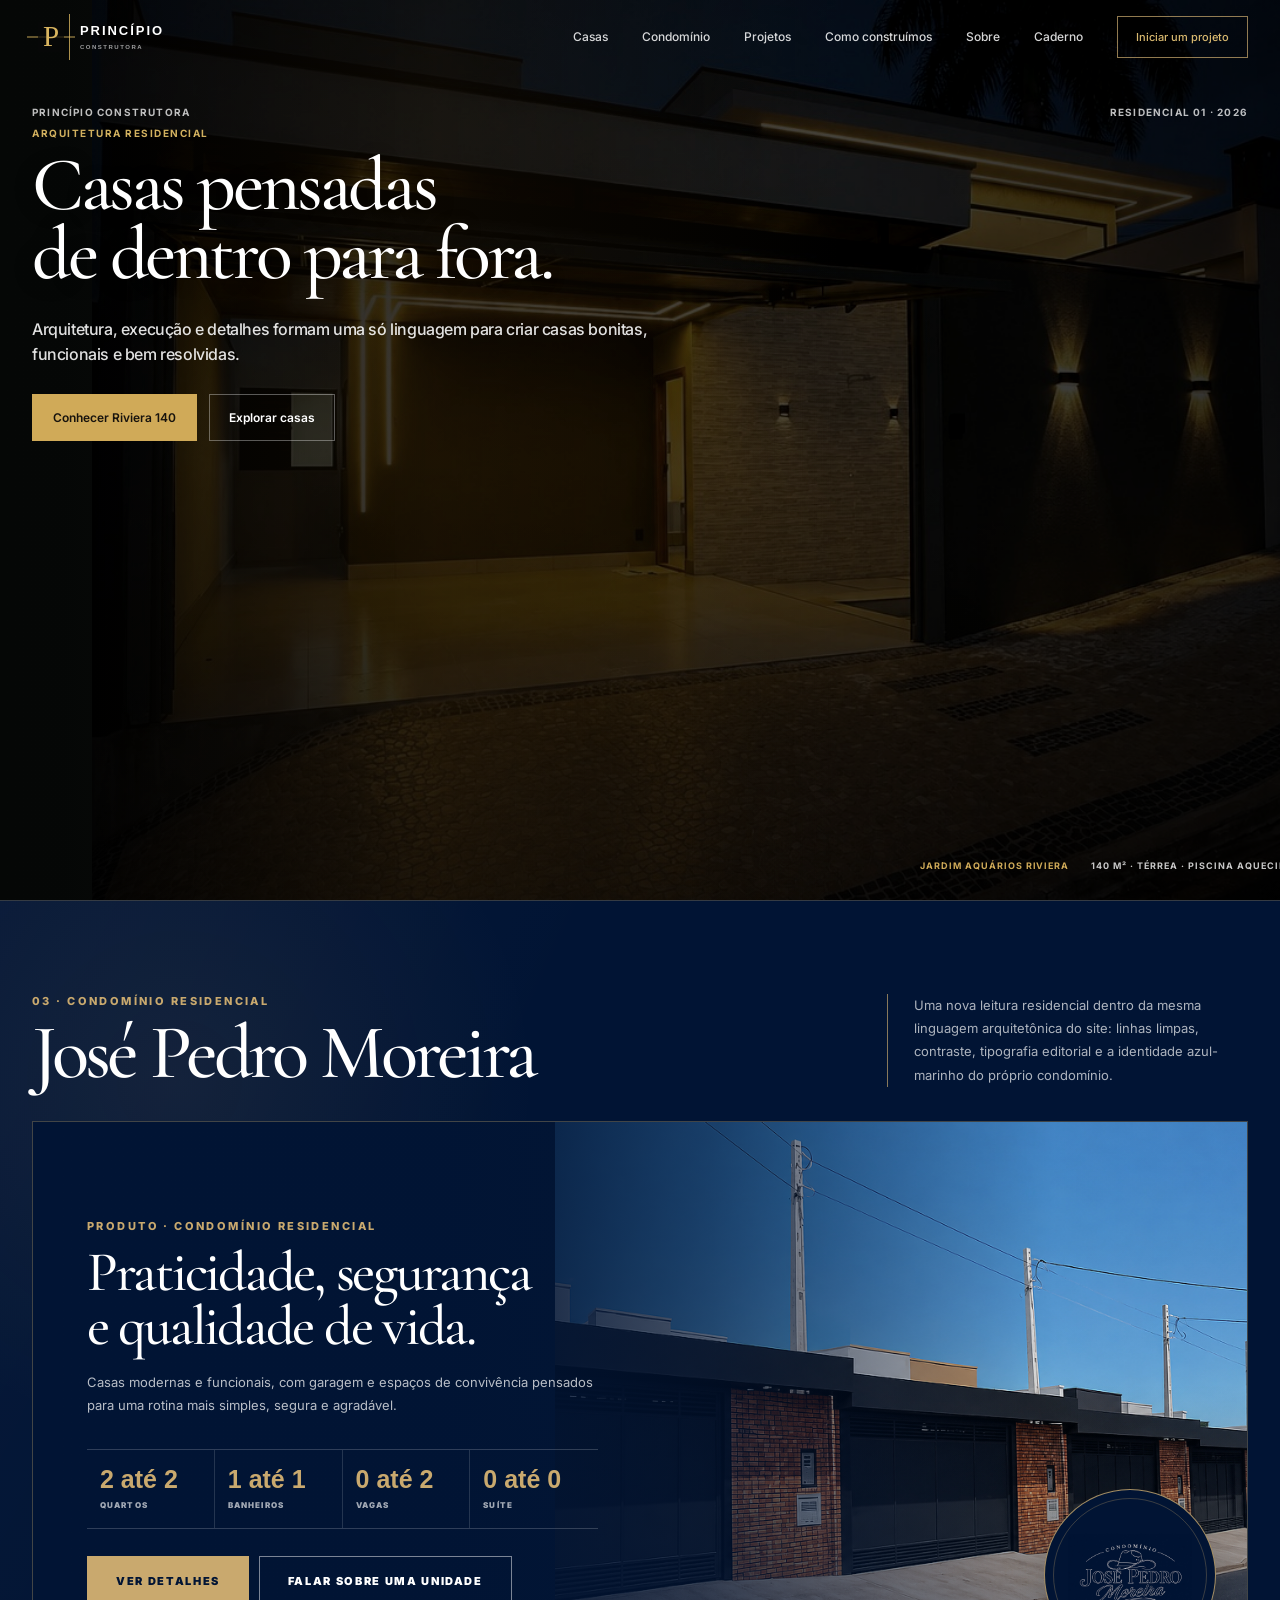
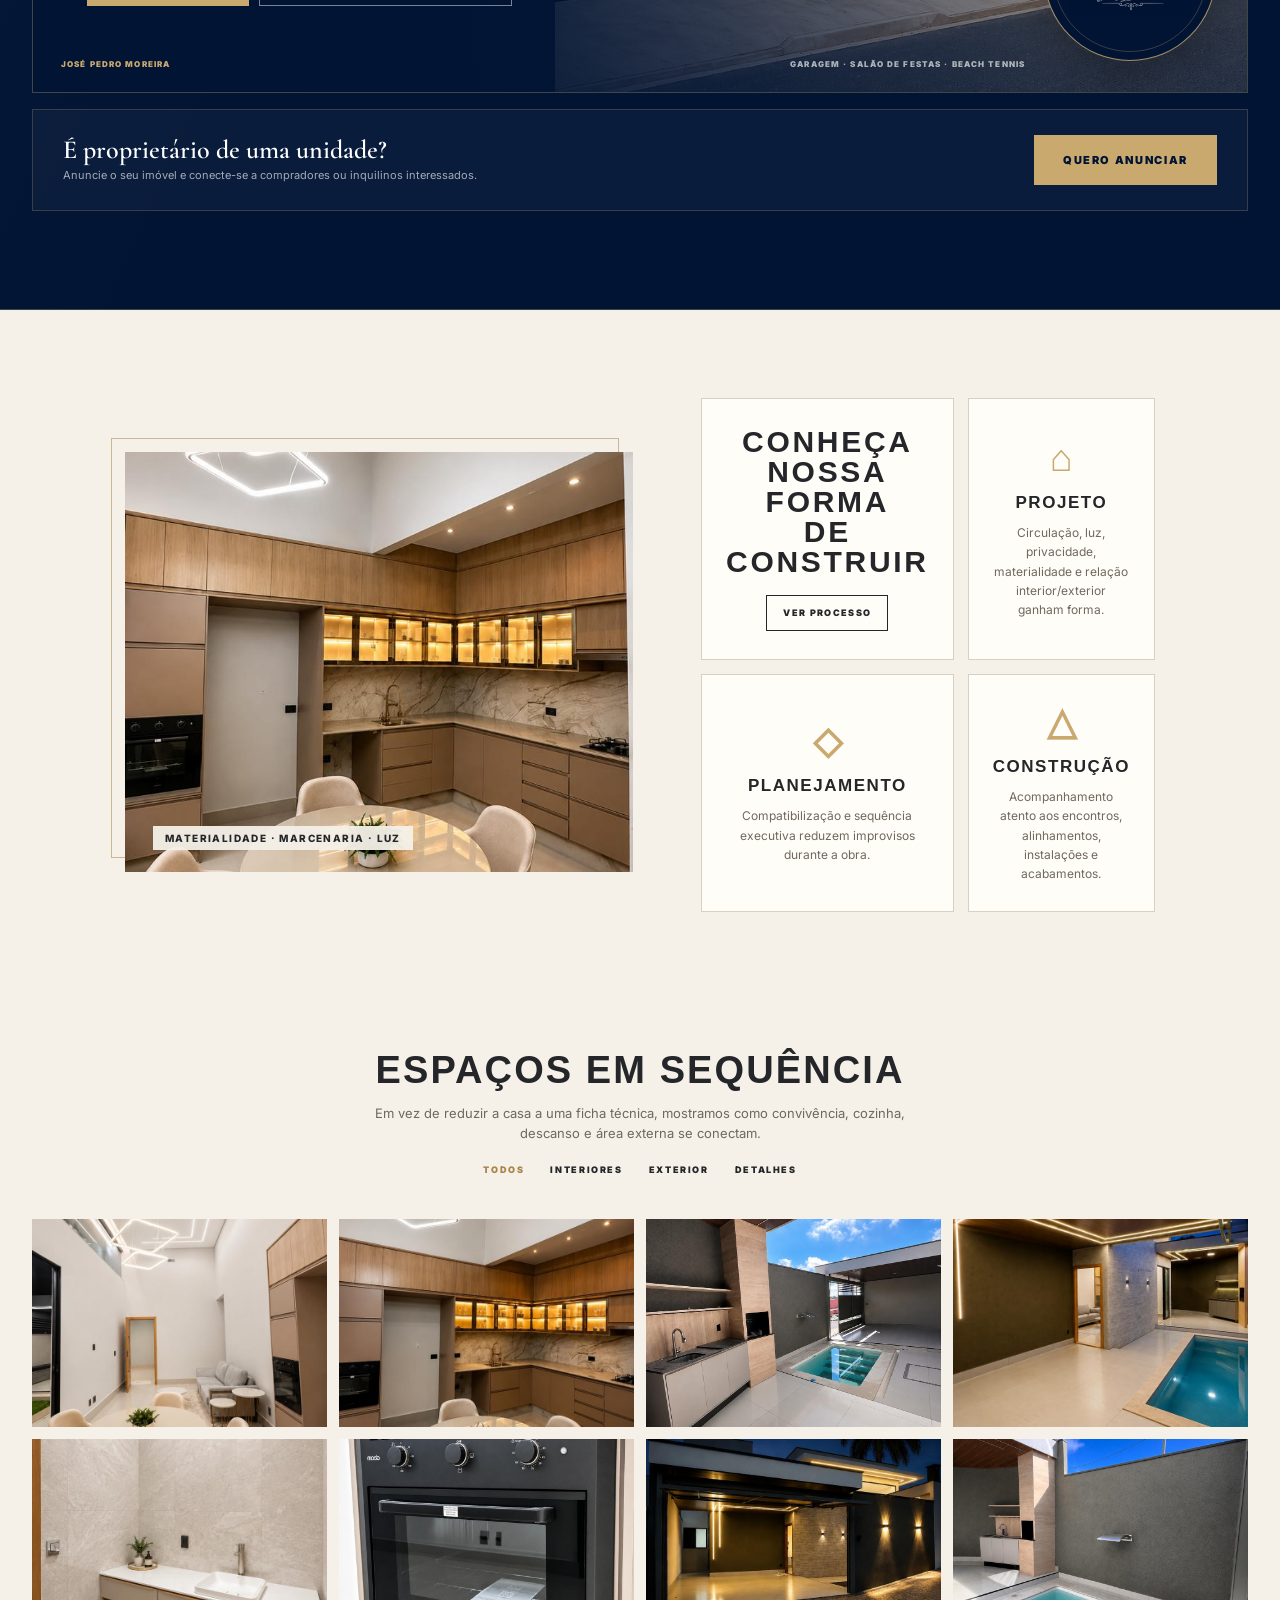
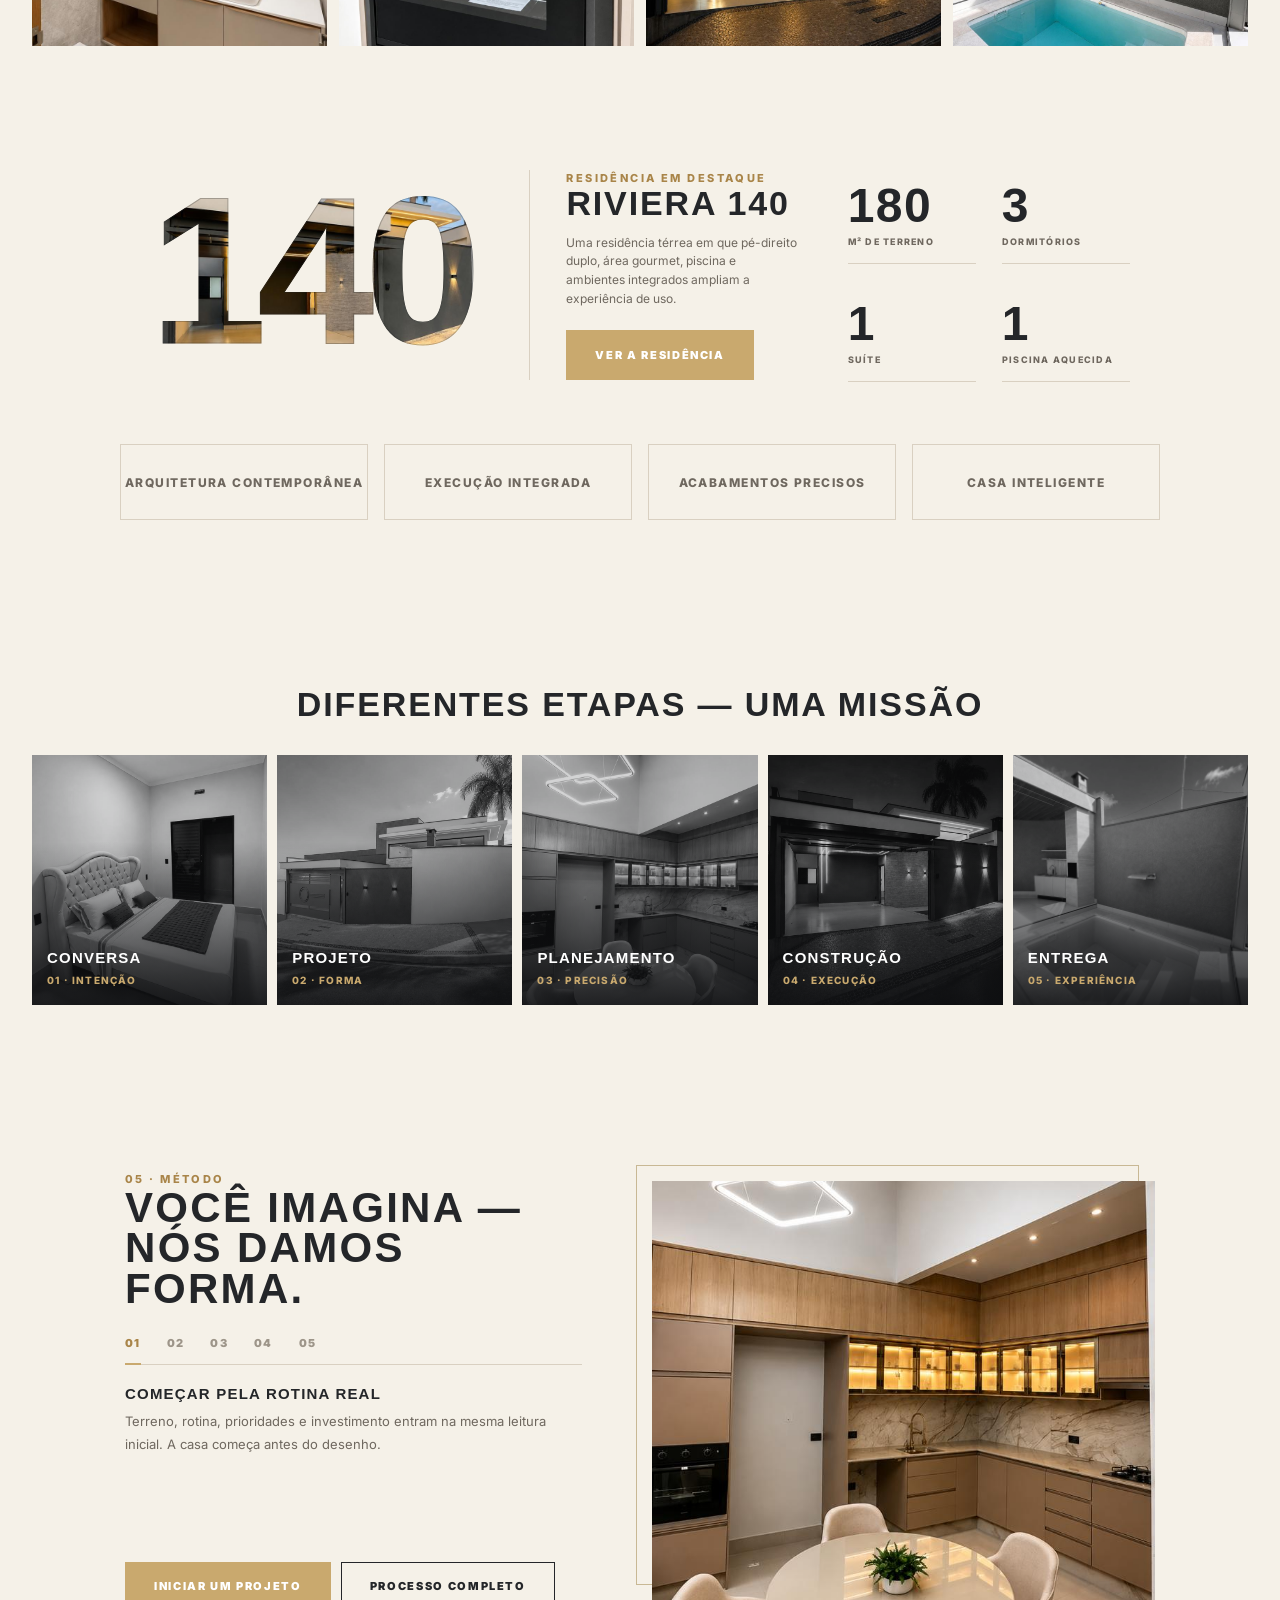
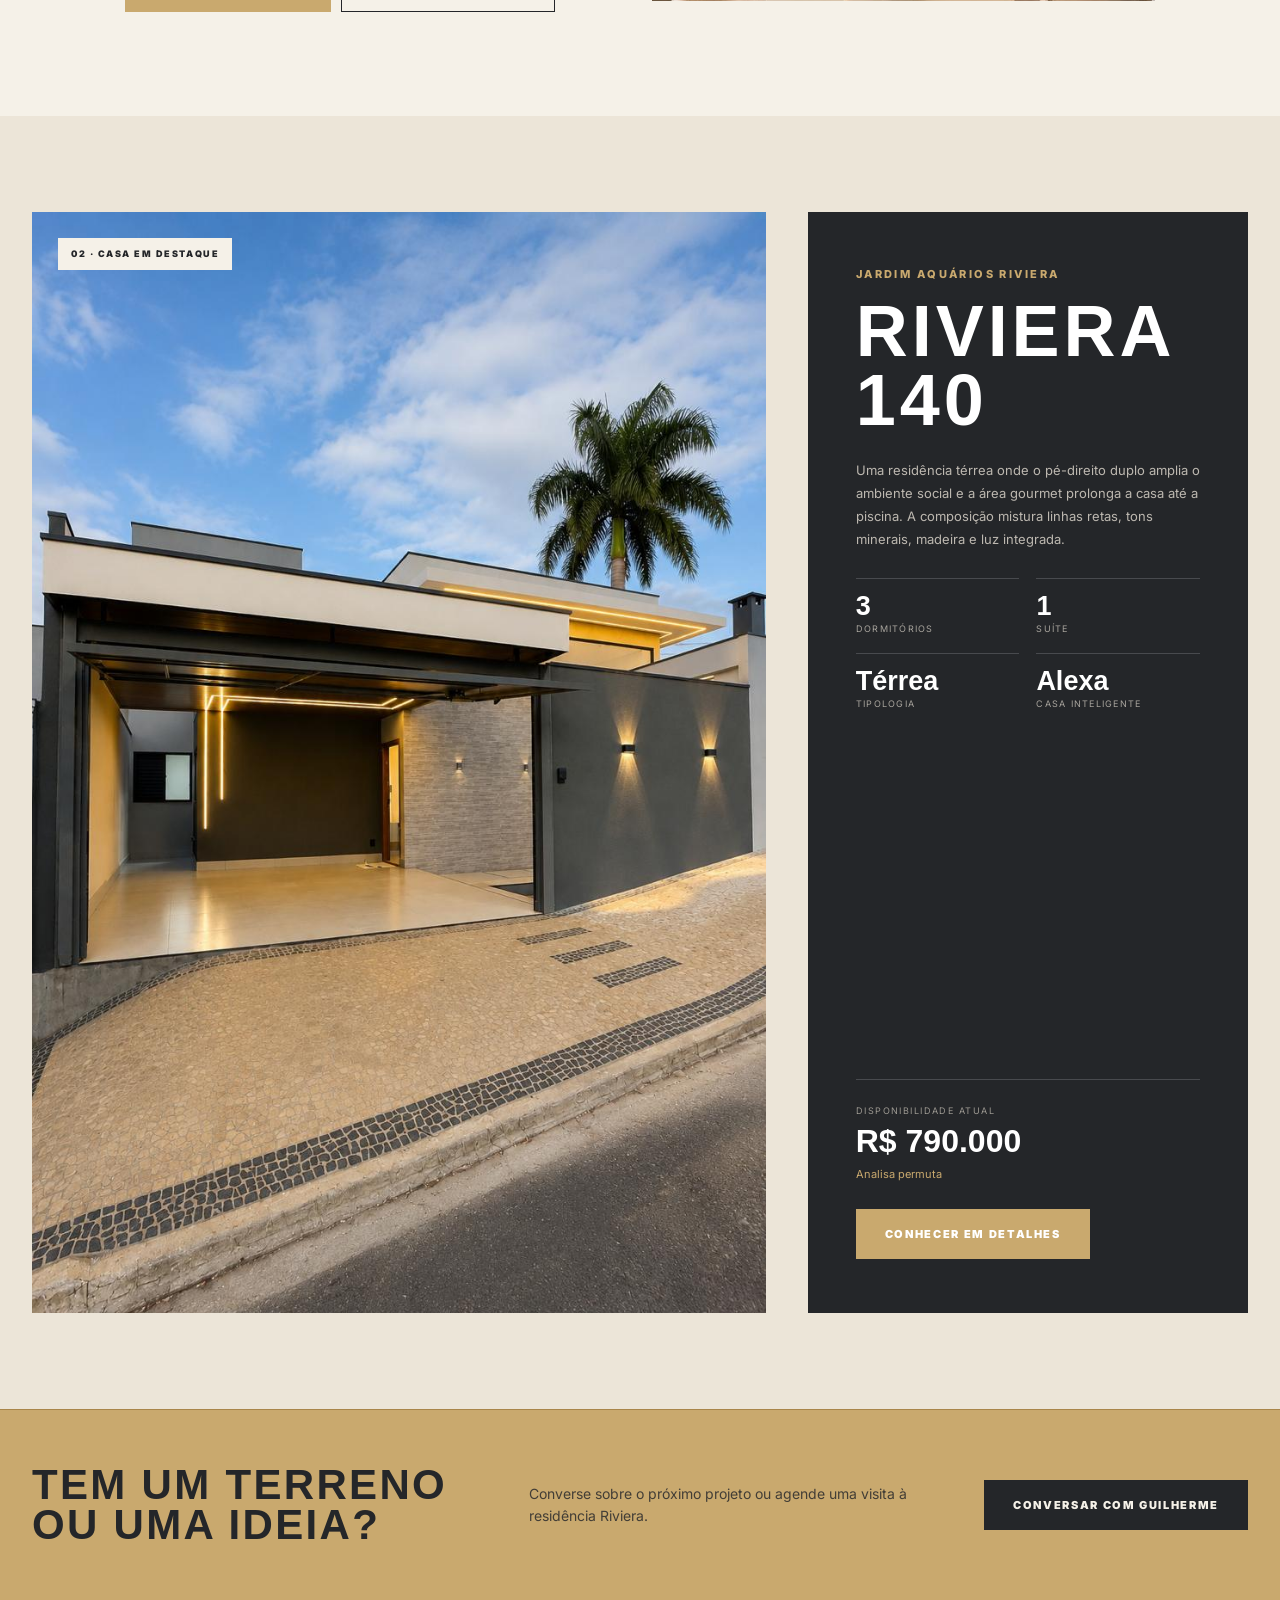
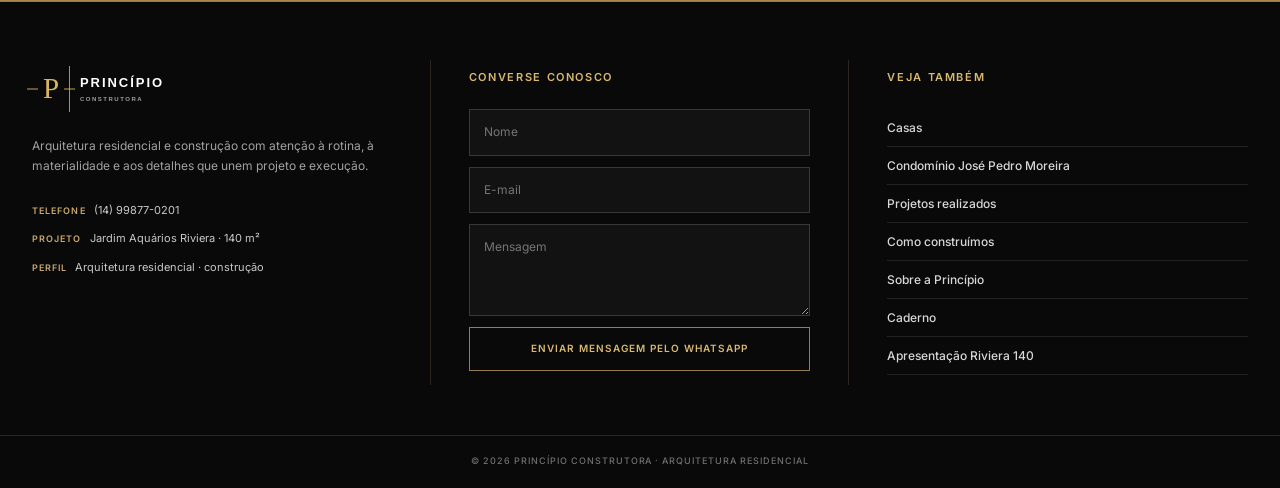
==== commit c53058a8: "Update index4.html" ====
--- a/index4.html
+++ b/index4.html
@@ -2416,6 +2416,210 @@
 
       .condo-stage-actions .btn {
         width: 100%;
+      }
+    }
+
+
+    /* =========================================================
+       FOOTER — mesma linguagem visual da navegação principal
+       ========================================================= */
+    .footer {
+      background: #080908;
+      color: #fff;
+      padding: 0;
+      border-top: 1px solid rgba(201, 169, 110, .72);
+      font-family: "Inter", ui-sans-serif, -apple-system, BlinkMacSystemFont, "Segoe UI", sans-serif;
+    }
+
+    .footer-grid {
+      padding: 58px 0 50px;
+      gap: 0;
+    }
+
+    .footer-card {
+      min-height: 310px;
+      padding: 10px 38px;
+      background: transparent;
+      color: #fff;
+      border-right: 1px solid rgba(201, 169, 110, .18);
+    }
+
+    .footer-card:first-child {
+      padding-left: 0;
+    }
+
+    .footer-card:last-child {
+      padding-right: 0;
+      border-right: 0;
+    }
+
+    .footer-brand {
+      margin-bottom: 28px;
+    }
+
+    .footer .ref-brand-monogram > span {
+      background: #080908;
+    }
+
+    .footer-card h3 {
+      margin: 2px 0 26px;
+      font-family: "Inter", ui-sans-serif, -apple-system, BlinkMacSystemFont, "Segoe UI", sans-serif;
+      font-size: 11px;
+      line-height: 1;
+      font-weight: 600;
+      letter-spacing: .15em;
+      text-transform: uppercase;
+      color: #d9b96f;
+    }
+
+    .footer-about p {
+      max-width: 390px;
+      margin: 0 0 25px;
+      font-size: 12px;
+      line-height: 1.7;
+      font-weight: 400;
+      color: rgba(255, 255, 255, .62);
+    }
+
+    .contact-list {
+      gap: 12px;
+      font-size: 11px;
+      line-height: 1.5;
+      color: rgba(255, 255, 255, .78);
+    }
+
+    .contact-list b {
+      color: #c9a96e;
+      font-size: 9px;
+      font-weight: 600;
+      letter-spacing: .12em;
+    }
+
+    .footer-form {
+      gap: 11px;
+    }
+
+    .footer-form input,
+    .footer-form textarea {
+      border: 1px solid rgba(255, 255, 255, .16);
+      background: rgba(255, 255, 255, .035);
+      color: #fff;
+      padding: 13px 14px;
+      font-size: 12px;
+      transition: border-color .2s ease, background .2s ease;
+    }
+
+    .footer-form input::placeholder,
+    .footer-form textarea::placeholder {
+      color: rgba(255, 255, 255, .42);
+    }
+
+    .footer-form input:focus,
+    .footer-form textarea:focus {
+      border-color: rgba(201, 169, 110, .72);
+      background: rgba(255, 255, 255, .055);
+    }
+
+    .footer-form button {
+      min-height: 44px;
+      border: 1px solid rgba(201, 169, 110, .72);
+      background: transparent;
+      color: #d9b96f;
+      font-size: 10px;
+      font-weight: 600;
+      letter-spacing: .1em;
+      transition: color .2s ease, border-color .2s ease, background .2s ease;
+    }
+
+    .footer-form button:hover {
+      background: #c9a96e;
+      border-color: #c9a96e;
+      color: #171717;
+    }
+
+    .footer-links {
+      gap: 0;
+    }
+
+    .footer-links a {
+      position: relative;
+      display: flex;
+      align-items: center;
+      min-height: 38px;
+      padding: 0;
+      border-bottom: 1px solid rgba(255, 255, 255, .10);
+      font-size: 12px;
+      line-height: 1;
+      font-weight: 500;
+      letter-spacing: 0;
+      text-transform: none;
+      color: rgba(255, 255, 255, .84);
+      transition: color .2s ease, padding-left .2s ease;
+    }
+
+    .footer-links a::before {
+      content: "";
+      position: absolute;
+      left: 0;
+      bottom: -1px;
+      width: 0;
+      height: 1px;
+      background: #c9a96e;
+      transition: width .22s ease;
+    }
+
+    .footer-links a:hover {
+      color: #fff;
+      padding-left: 6px;
+    }
+
+    .footer-links a:hover::before {
+      width: 100%;
+    }
+
+    .copyright {
+      border-top: 1px solid rgba(201, 169, 110, .18);
+      background: #080908;
+      padding: 18px 20px 20px;
+      font-family: "Inter", ui-sans-serif, -apple-system, BlinkMacSystemFont, "Segoe UI", sans-serif;
+      font-size: 9px;
+      font-weight: 500;
+      letter-spacing: .11em;
+      text-transform: uppercase;
+      color: rgba(255, 255, 255, .42);
+    }
+
+    @media (max-width: 1100px) {
+      .footer-card:last-child {
+        border-right: 0;
+        border-top: 1px solid rgba(201, 169, 110, .18);
+        padding: 34px 0 0;
+        margin-top: 34px;
+      }
+    }
+
+    @media (max-width: 860px) {
+      .footer-grid {
+        padding: 44px 0 38px;
+      }
+
+      .footer-card,
+      .footer-card:first-child,
+      .footer-card:last-child {
+        min-height: auto;
+        padding: 30px 0;
+        margin: 0;
+        border-right: 0;
+        border-top: 1px solid rgba(201, 169, 110, .18);
+      }
+
+      .footer-card:first-child {
+        padding-top: 0;
+        border-top: 0;
+      }
+
+      .footer-card:last-child {
+        padding-bottom: 0;
       }
     }
 
@@ -2759,10 +2963,9 @@
   <footer class="footer">
     <div class="container footer-grid">
       <section class="footer-card footer-about">
-        <a class="brand" href="index.html" aria-label="Princípio Construtora">
-          <img class="brand-logo"
-            src="[data-uri]"
-            alt="Princípio Construtora">
+        <a class="ref-brand footer-brand" href="index.html" aria-label="Princípio Construtora">
+          <span class="ref-brand-monogram" aria-hidden="true"><span>P</span></span>
+          <span class="ref-brand-copy">PRINCÍPIO<small>CONSTRUTORA</small></span>
         </a>
         <p>Arquitetura residencial e construção com atenção à rotina, à materialidade e aos detalhes que unem projeto e
           execução.</p>
@@ -2867,4 +3070,4 @@
   </script>
 </body>
 
-</html>+</html>
